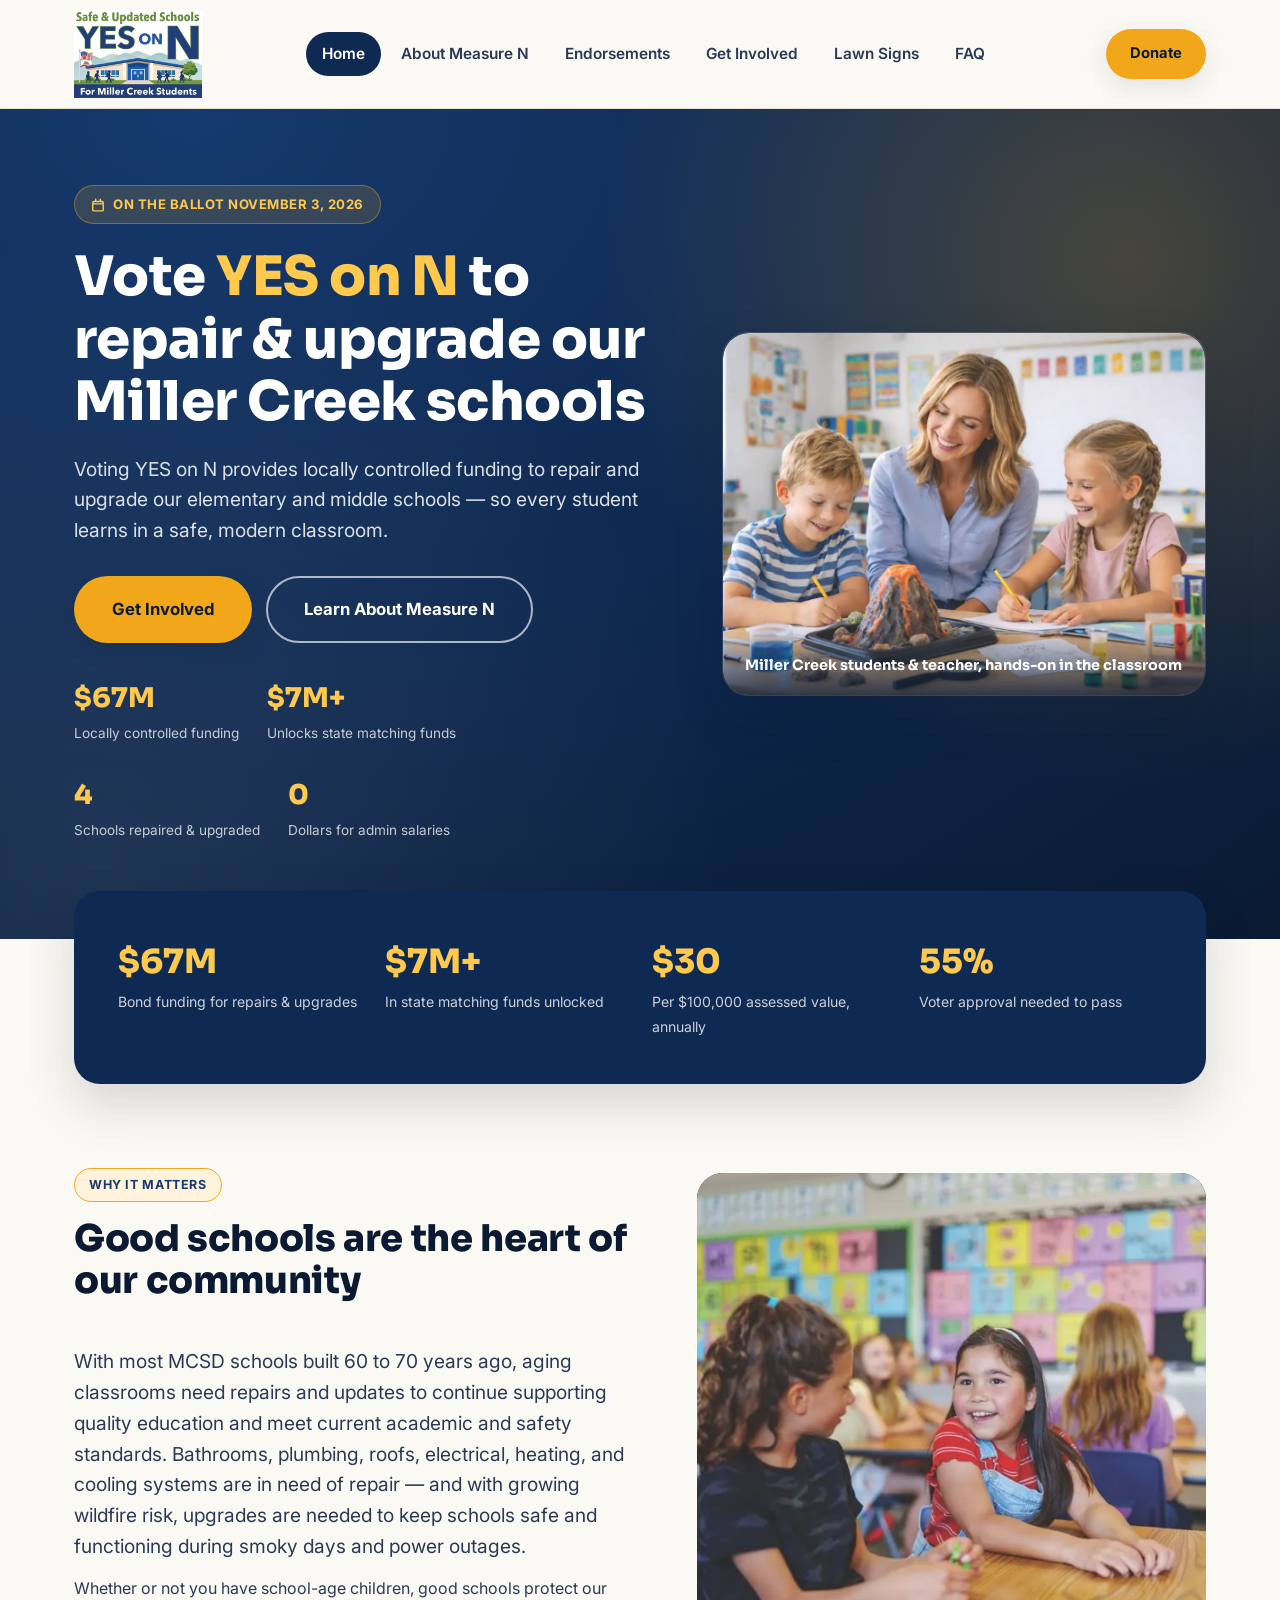
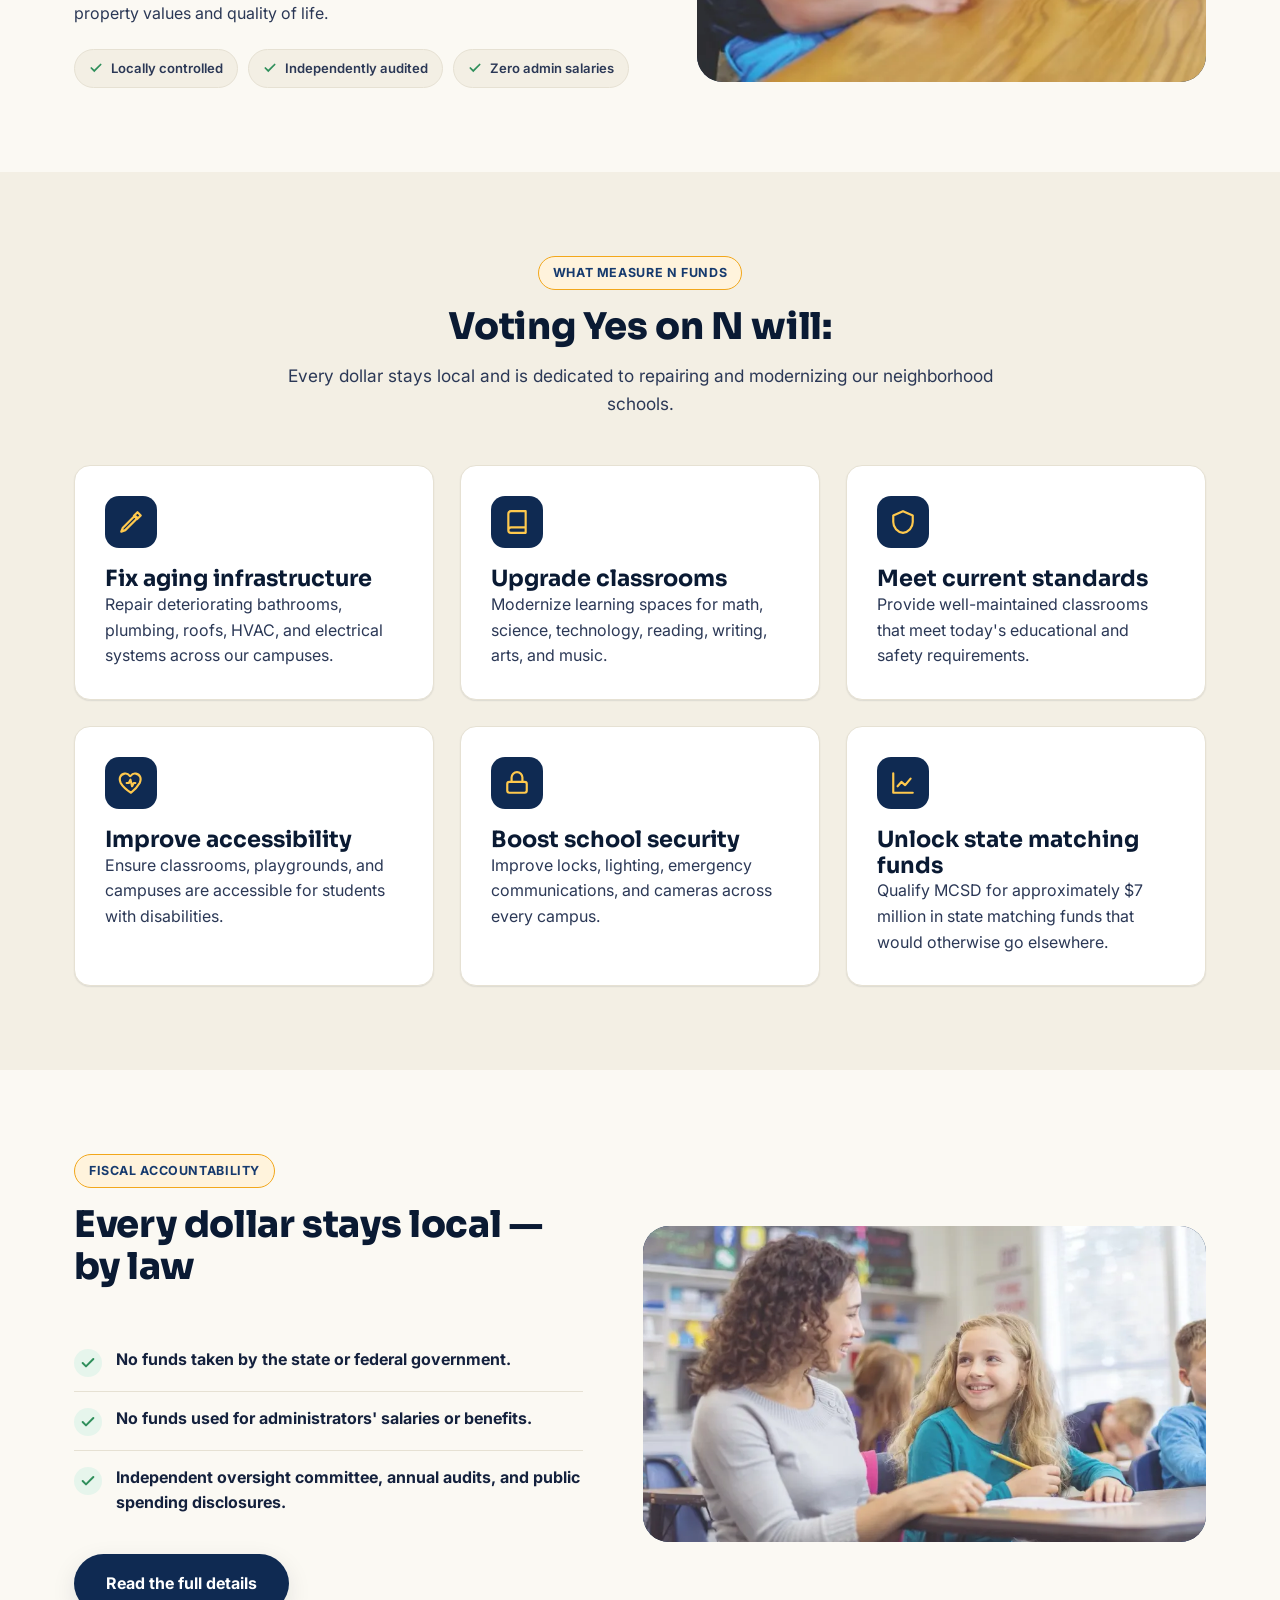
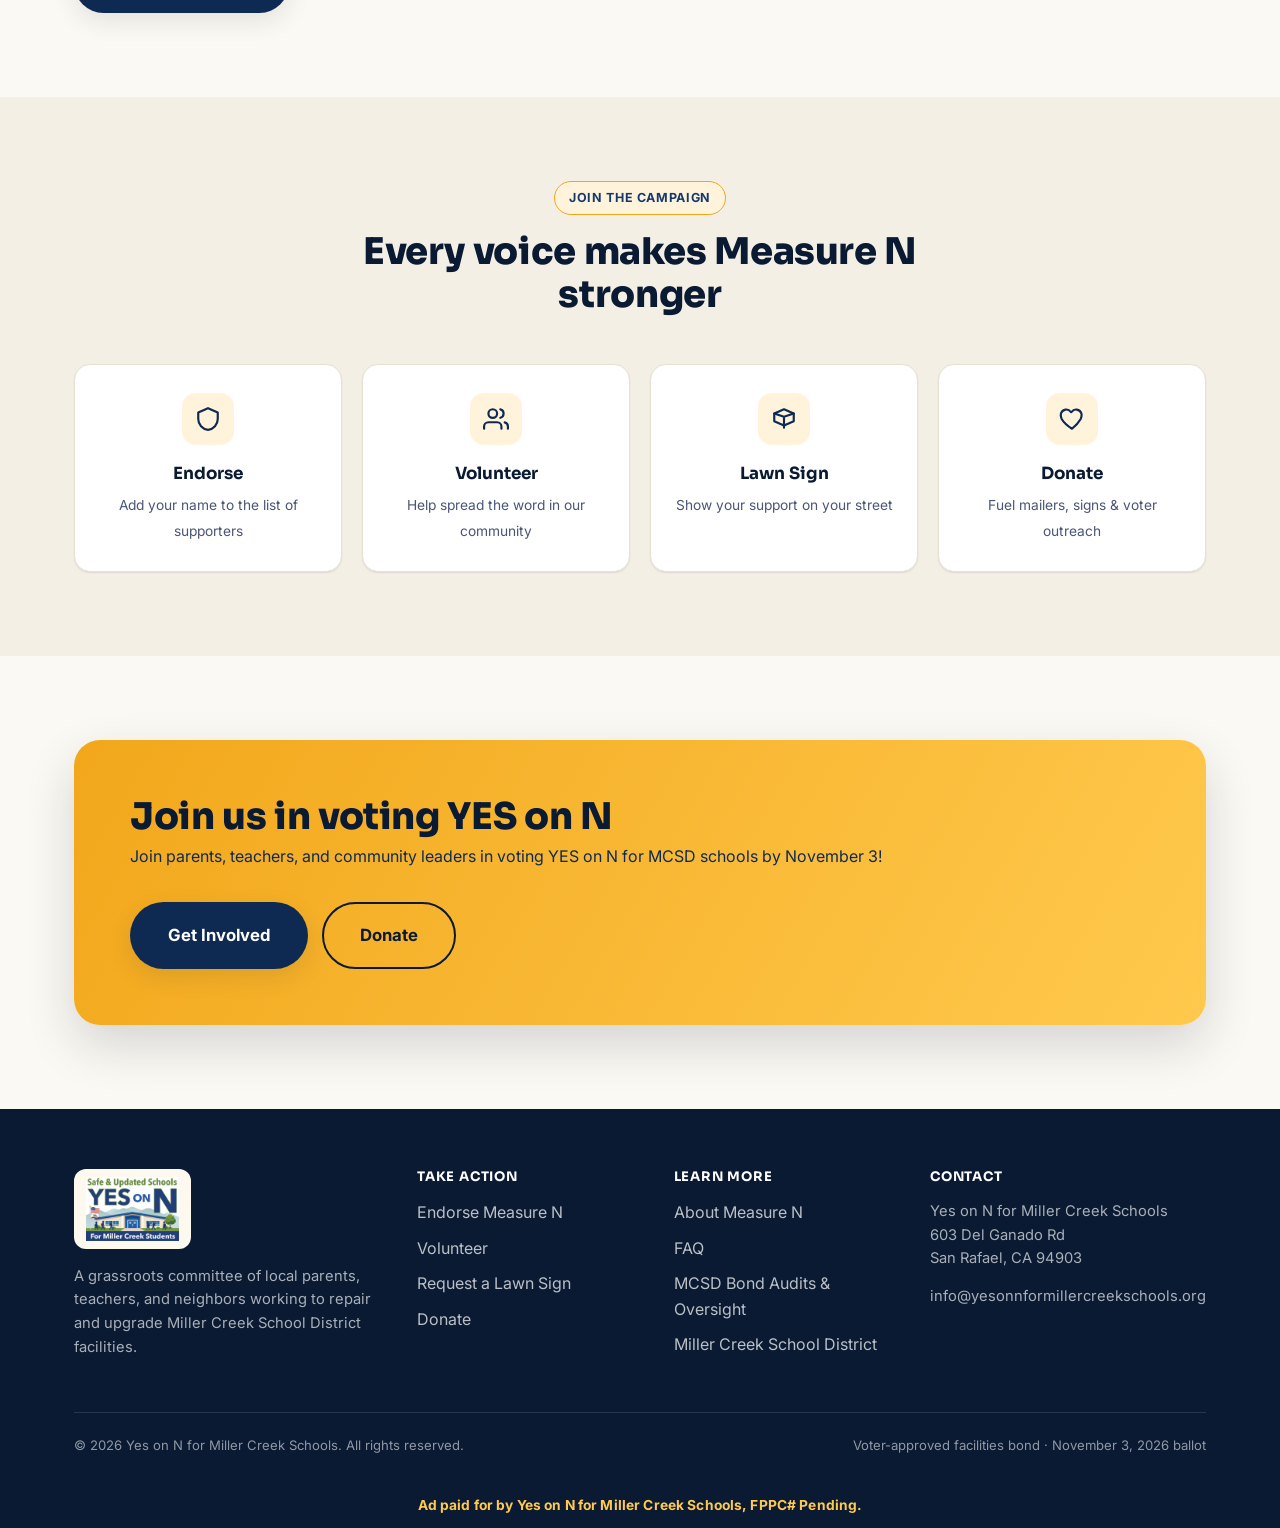
==== index.html @ e10a2954 "Initial site: Yes on N for Miller Creek Schools bond campaign Static campaign site with real photos " ====
<!doctype html>
<html lang="en">
<head>
<meta charset="UTF-8">
<meta name="viewport" content="width=device-width, initial-scale=1">
<title>Yes on Measure N | Repair &amp; Upgrade Miller Creek Schools</title>
<meta name="description" content="Vote YES on Measure N to repair and upgrade aging Miller Creek School District facilities — safer classrooms, modern learning spaces, and $7M+ in state matching funds. On the ballot November 3, 2026.">
<link rel="canonical" href="https://yesonnformillercreekschools.org/">

<!-- Open Graph -->
<meta property="og:type" content="website">
<meta property="og:site_name" content="Yes on N for Miller Creek Schools">
<meta property="og:title" content="Yes on Measure N | Repair & Upgrade Miller Creek Schools">
<meta property="og:description" content="Locally controlled funding to repair aging classrooms, restrooms, roofs, and safety systems at Miller Creek School District. Vote YES on N — November 3, 2026.">
<meta property="og:url" content="https://yesonnformillercreekschools.org/">
<meta property="og:image" content="https://yesonnformillercreekschools.org/assets/img/og-image.png">
<meta property="og:image:width" content="1200">
<meta property="og:image:height" content="630">
<meta name="twitter:card" content="summary_large_image">
<meta name="twitter:title" content="Yes on Measure N | Repair & Upgrade Miller Creek Schools">
<meta name="twitter:description" content="Locally controlled funding to repair aging classrooms, restrooms, roofs, and safety systems at Miller Creek School District. Vote YES on N — November 3, 2026.">
<meta name="twitter:image" content="https://yesonnformillercreekschools.org/assets/img/og-image.png">

<link rel="icon" type="image/svg+xml" href="assets/img/favicon.svg">
<link rel="icon" type="image/png" sizes="32x32" href="assets/img/favicon-32.png">
<link rel="apple-touch-icon" href="assets/img/apple-touch-icon.png">
<meta name="theme-color" content="#0f2a52">

<link rel="preconnect" href="https://fonts.googleapis.com">
<link rel="preconnect" href="https://fonts.gstatic.com" crossorigin>
<link href="https://fonts.googleapis.com/css2?family=Inter:wght@400;500;600;700&family=Sora:wght@600;700;800&display=swap" rel="stylesheet">
<link rel="stylesheet" href="assets/css/style.css">

<script type="application/ld+json">
{
  "@context": "https://schema.org",
  "@type": "WebSite",
  "name": "Yes on N for Miller Creek Schools",
  "url": "https://yesonnformillercreekschools.org/",
  "description": "Official campaign site for Measure N, a Miller Creek School District school-facilities bond on the November 3, 2026 ballot."
}
</script>
<script type="application/ld+json">
{
  "@context": "https://schema.org",
  "@type": "Organization",
  "name": "Yes on N for Miller Creek Schools",
  "url": "https://yesonnformillercreekschools.org/",
  "logo": "https://yesonnformillercreekschools.org/assets/img/favicon.svg",
  "address": {
    "@type": "PostalAddress",
    "streetAddress": "603 Del Ganado Rd",
    "addressLocality": "San Rafael",
    "addressRegion": "CA",
    "postalCode": "94903",
    "addressCountry": "US"
  },
  "description": "Grassroots committee of parents, teachers, and community members supporting Measure N to repair and upgrade Miller Creek School District facilities."
}
</script>
</head>
<body>
<a class="skip-link" href="#main">Skip to main content</a>

<header class="site-header">
  <div class="container">
    <a href="index.html" class="brand" aria-label="Yes on N for Miller Creek Schools — Home">
      <picture>
        <source srcset="assets/img/logo.webp" type="image/webp">
        <img src="assets/img/logo.png" alt="Yes on N for Miller Creek Schools" class="logo-mark" width="480" height="332">
      </picture>
    </a>
    <nav class="main-nav" aria-label="Primary">
      <a href="index.html" data-nav-link aria-current="page">Home</a>
      <a href="about.html" data-nav-link>About Measure N</a>
      <a href="endorsements.html" data-nav-link>Endorsements</a>
      <a href="get-involved.html" data-nav-link>Get Involved</a>
      <a href="lawn-signs.html" data-nav-link>Lawn Signs</a>
      <a href="faq.html" data-nav-link>FAQ</a>
    </nav>
    <div class="header-cta">
      <a href="donate.html" class="btn btn-gold">Donate</a>
      <button class="nav-toggle" aria-label="Toggle menu" aria-expanded="false" aria-controls="mobile-nav">
        <svg class="menu-icon" width="22" height="22" viewBox="0 0 24 24" fill="none" stroke="#fff" stroke-width="2.4" stroke-linecap="round" aria-hidden="true"><path d="M3 6h18M3 12h18M3 18h18"/></svg>
        <svg class="close-icon" width="22" height="22" viewBox="0 0 24 24" fill="none" stroke="#fff" stroke-width="2.4" stroke-linecap="round" aria-hidden="true"><path d="M6 6l12 12M18 6L6 18"/></svg>
      </button>
    </div>
  </div>
</header>
<div class="mobile-nav" id="mobile-nav">
  <a href="index.html">Home</a>
  <a href="about.html">About Measure N</a>
  <a href="endorsements.html">Endorsements</a>
  <a href="get-involved.html">Get Involved</a>
  <a href="lawn-signs.html">Lawn Signs</a>
  <a href="faq.html">FAQ</a>
  <a href="donate.html" class="btn btn-gold btn-block">Donate Now</a>
</div>

<main id="main">

  <!-- HERO -->
  <section class="hero">
    <div class="container">
      <div class="hero-copy">
        <span class="eyebrow">
          <svg width="14" height="14" viewBox="0 0 24 24" fill="none" stroke="currentColor" stroke-width="2.4" stroke-linecap="round" aria-hidden="true"><path d="M8 2v4M16 2v4M3 10h18M5 6h14a2 2 0 0 1 2 2v12a2 2 0 0 1-2 2H5a2 2 0 0 1-2-2V8a2 2 0 0 1 2-2Z"/></svg>
          On the ballot November 3, 2026
        </span>
        <h1>Vote <span class="accent">YES on N</span> to repair &amp; upgrade our Miller Creek schools</h1>
        <p class="lede">Voting YES on N provides locally controlled funding to repair and upgrade our elementary and middle schools — so every student learns in a safe, modern classroom.</p>
        <div class="hero-actions">
          <a href="get-involved.html" class="btn btn-gold btn-lg">Get Involved</a>
          <a href="about.html" class="btn btn-outline btn-lg">Learn About Measure N</a>
        </div>
        <div class="hero-stats">
          <div class="stat"><strong>$67M</strong><span>Locally controlled funding</span></div>
          <div class="stat"><strong>$7M+</strong><span>Unlocks state matching funds</span></div>
          <div class="stat"><strong>4</strong><span>Schools repaired &amp; upgraded</span></div>
          <div class="stat"><strong>0</strong><span>Dollars for admin salaries</span></div>
        </div>
      </div>
      <div class="hero-media">
        <div class="photo-frame has-photo">
          <img src="assets/img/photos/hero-volcano.webp" alt="A Miller Creek teacher helps two students with a volcano science experiment" width="1200" height="900" loading="eager">
          <div class="photo-caption">Miller Creek students &amp; teacher, hands-on in the classroom</div>
        </div>
      </div>
    </div>
  </section>

  <div class="container" style="margin-top:-48px; position:relative; z-index:2;">
    <div class="stat-band">
      <div class="stat"><strong>$67M</strong><span>Bond funding for repairs &amp; upgrades</span></div>
      <div class="stat"><strong>$7M+</strong><span>In state matching funds unlocked</span></div>
      <div class="stat"><strong>$30</strong><span>Per $100,000 assessed value, annually</span></div>
      <div class="stat"><strong>55%</strong><span>Voter approval needed to pass</span></div>
    </div>
  </div>

  <!-- WHY IT MATTERS -->
  <section>
    <div class="container two-col">
      <div>
        <div class="section-head left">
          <span class="kicker">Why it matters</span>
          <h2>Good schools are the heart of our community</h2>
        </div>
        <p class="lede">With most MCSD schools built 60 to 70 years ago, aging classrooms need repairs and updates to continue supporting quality education and meet current academic and safety standards. Bathrooms, plumbing, roofs, electrical, heating, and cooling systems are in need of repair — and with growing wildfire risk, upgrades are needed to keep schools safe and functioning during smoky days and power outages.</p>
        <p>Whether or not you have school-age children, good schools protect our property values and quality of life.</p>
        <div class="badge-row">
          <span class="badge"><svg viewBox="0 0 24 24" fill="none" stroke="currentColor" stroke-width="3" stroke-linecap="round"><path d="M20 6 9 17l-5-5"/></svg> Locally controlled</span>
          <span class="badge"><svg viewBox="0 0 24 24" fill="none" stroke="currentColor" stroke-width="3" stroke-linecap="round"><path d="M20 6 9 17l-5-5"/></svg> Independently audited</span>
          <span class="badge"><svg viewBox="0 0 24 24" fill="none" stroke="currentColor" stroke-width="3" stroke-linecap="round"><path d="M20 6 9 17l-5-5"/></svg> Zero admin salaries</span>
        </div>
      </div>
      <div class="two-col-media">
        <div class="photo-frame square has-photo">
          <img src="assets/img/photos/home-community.webp" alt="Two Miller Creek students chatting at their classroom desk" width="900" height="900" loading="lazy">
        </div>
      </div>
    </div>
  </section>

  <!-- WHAT MEASURE N FIXES -->
  <section class="section-alt">
    <div class="container">
      <div class="section-head">
        <span class="kicker">What Measure N funds</span>
        <h2>Voting Yes on N will:</h2>
        <p>Every dollar stays local and is dedicated to repairing and modernizing our neighborhood schools.</p>
      </div>
      <div class="grid grid-3">
        <div class="card">
          <div class="icon-badge">
            <svg viewBox="0 0 24 24" fill="none" stroke="currentColor" stroke-width="2" stroke-linecap="round" stroke-linejoin="round" aria-hidden="true"><path d="m14.7 6.3 3 3L21 6l-3-3ZM3 21l3.75-1.5L18 8.25l-2.25-2.25L4.5 17.25Z"/></svg>
          </div>
          <h3>Fix aging infrastructure</h3>
          <p>Repair deteriorating bathrooms, plumbing, roofs, HVAC, and electrical systems across our campuses.</p>
        </div>
        <div class="card">
          <div class="icon-badge">
            <svg viewBox="0 0 24 24" fill="none" stroke="currentColor" stroke-width="2" stroke-linecap="round" stroke-linejoin="round" aria-hidden="true"><path d="M4 19.5A2.5 2.5 0 0 1 6.5 17H20M4 4.5A2.5 2.5 0 0 1 6.5 2H20v20H6.5A2.5 2.5 0 0 1 4 19.5v-15Z"/></svg>
          </div>
          <h3>Upgrade classrooms</h3>
          <p>Modernize learning spaces for math, science, technology, reading, writing, arts, and music.</p>
        </div>
        <div class="card">
          <div class="icon-badge">
            <svg viewBox="0 0 24 24" fill="none" stroke="currentColor" stroke-width="2" stroke-linecap="round" stroke-linejoin="round" aria-hidden="true"><path d="M12 2 3 6v6c0 5 3.8 9.4 9 10 5.2-.6 9-5 9-10V6l-9-4Z"/></svg>
          </div>
          <h3>Meet current standards</h3>
          <p>Provide well-maintained classrooms that meet today's educational and safety requirements.</p>
        </div>
        <div class="card">
          <div class="icon-badge">
            <svg viewBox="0 0 24 24" fill="none" stroke="currentColor" stroke-width="2" stroke-linecap="round" stroke-linejoin="round" aria-hidden="true"><path d="M12 21s-7-4.5-9.5-9C.6 8 2 4 6 3.3c2-.35 3.7.5 4.7 2 .3.45.8.45 1.1 0 1-1.5 2.7-2.35 4.7-2C20.5 4 21.9 8 20 12c-2.5 4.5-8 9-8 9Z"/><path d="M8 12h2l1.5-3L13 15l1.5-3H16"/></svg>
          </div>
          <h3>Improve accessibility</h3>
          <p>Ensure classrooms, playgrounds, and campuses are accessible for students with disabilities.</p>
        </div>
        <div class="card">
          <div class="icon-badge">
            <svg viewBox="0 0 24 24" fill="none" stroke="currentColor" stroke-width="2" stroke-linecap="round" stroke-linejoin="round" aria-hidden="true"><rect x="3" y="11" width="18" height="10" rx="2"/><path d="M7 11V7a5 5 0 0 1 10 0v4"/></svg>
          </div>
          <h3>Boost school security</h3>
          <p>Improve locks, lighting, emergency communications, and cameras across every campus.</p>
        </div>
        <div class="card">
          <div class="icon-badge">
            <svg viewBox="0 0 24 24" fill="none" stroke="currentColor" stroke-width="2" stroke-linecap="round" stroke-linejoin="round" aria-hidden="true"><path d="M3 3v18h18"/><path d="m7 15 3.5-4 3.5 3 5-6"/></svg>
          </div>
          <h3>Unlock state matching funds</h3>
          <p>Qualify MCSD for approximately $7 million in state matching funds that would otherwise go elsewhere.</p>
        </div>
      </div>
    </div>
  </section>

  <!-- ACCOUNTABILITY -->
  <section>
    <div class="container two-col reverse">
      <div class="two-col-media">
        <div class="photo-frame wide has-photo">
          <img src="assets/img/photos/home-teacher-student.webp" alt="A Miller Creek teacher connecting one-on-one with a student" width="900" height="600" loading="lazy">
        </div>
      </div>
      <div>
        <div class="section-head left">
          <span class="kicker">Fiscal accountability</span>
          <h2>Every dollar stays local — by law</h2>
        </div>
        <ul class="check-list">
          <li>
            <span class="tick"><svg viewBox="0 0 24 24" fill="none" stroke="currentColor" stroke-width="3" stroke-linecap="round" stroke-linejoin="round"><path d="M20 6 9 17l-5-5"/></svg></span>
            <div><strong>No funds taken by the state or federal government.</strong></div>
          </li>
          <li>
            <span class="tick"><svg viewBox="0 0 24 24" fill="none" stroke="currentColor" stroke-width="3" stroke-linecap="round" stroke-linejoin="round"><path d="M20 6 9 17l-5-5"/></svg></span>
            <div><strong>No funds used for administrators' salaries or benefits.</strong></div>
          </li>
          <li>
            <span class="tick"><svg viewBox="0 0 24 24" fill="none" stroke="currentColor" stroke-width="3" stroke-linecap="round" stroke-linejoin="round"><path d="M20 6 9 17l-5-5"/></svg></span>
            <div><strong>Independent oversight committee, annual audits, and public spending disclosures.</strong></div>
          </li>
        </ul>
        <div style="margin-top:24px;">
          <a href="about.html" class="btn btn-navy">Read the full details</a>
        </div>
      </div>
    </div>
  </section>

  <!-- QUAD CTA -->
  <section class="section-alt">
    <div class="container">
      <div class="section-head">
        <span class="kicker">Join the campaign</span>
        <h2>Every voice makes Measure N stronger</h2>
      </div>
      <div class="quad-cta">
        <a href="endorsements.html">
          <div class="icon-badge gold"><svg viewBox="0 0 24 24" fill="none" stroke="currentColor" stroke-width="2" stroke-linecap="round" stroke-linejoin="round"><path d="M12 2 3 6v6c0 5 3.8 9.4 9 10 5.2-.6 9-5 9-10V6l-9-4Z"/></svg></div>
          <strong>Endorse</strong>
          <span>Add your name to the list of supporters</span>
        </a>
        <a href="get-involved.html">
          <div class="icon-badge gold"><svg viewBox="0 0 24 24" fill="none" stroke="currentColor" stroke-width="2" stroke-linecap="round" stroke-linejoin="round"><path d="M17 21v-2a4 4 0 0 0-4-4H5a4 4 0 0 0-4 4v2"/><circle cx="9" cy="7" r="4"/><path d="M23 21v-2a4 4 0 0 0-3-3.87M16 3.13a4 4 0 0 1 0 7.75"/></svg></div>
          <strong>Volunteer</strong>
          <span>Help spread the word in our community</span>
        </a>
        <a href="lawn-signs.html">
          <div class="icon-badge gold"><svg viewBox="0 0 24 24" fill="none" stroke="currentColor" stroke-width="2" stroke-linecap="round" stroke-linejoin="round"><path d="M12 20V10M12 10 3 7l9-4 9 4-9 3Z"/><path d="M3 7v7l9 4 9-4V7"/></svg></div>
          <strong>Lawn Sign</strong>
          <span>Show your support on your street</span>
        </a>
        <a href="donate.html">
          <div class="icon-badge gold"><svg viewBox="0 0 24 24" fill="none" stroke="currentColor" stroke-width="2" stroke-linecap="round" stroke-linejoin="round"><path d="M12 21s-7-4.5-9.5-9C.6 8 2 4 6 3.3c2-.35 3.7.5 4.7 2 .3.45.8.45 1.1 0 1-1.5 2.7-2.35 4.7-2C20.5 4 21.9 8 20 12c-2.5 4.5-8 9-8 9Z"/></svg></div>
          <strong>Donate</strong>
          <span>Fuel mailers, signs &amp; voter outreach</span>
        </a>
      </div>
    </div>
  </section>

  <!-- CTA BAND -->
  <section>
    <div class="container">
      <div class="cta-band">
        <div>
          <h2>Join us in voting YES on N</h2>
          <p>Join parents, teachers, and community leaders in voting YES on N for MCSD schools by November 3!</p>
        </div>
        <div class="cta-band-actions">
          <a href="get-involved.html" class="btn btn-navy btn-lg">Get Involved</a>
          <a href="donate.html" class="btn btn-outline btn-lg" style="border-color:var(--navy-900); color:var(--navy-900);">Donate</a>
        </div>
      </div>
    </div>
  </section>

</main>

<footer class="site-footer">
  <div class="container">
    <div class="footer-grid">
      <div class="footer-col">
        <div class="footer-brand">
          <span class="logo-badge">
            <picture>
              <source srcset="assets/img/logo.webp" type="image/webp">
              <img src="assets/img/logo.png" alt="Yes on N for Miller Creek Schools" width="240" height="166">
            </picture>
          </span>
        </div>
        <p>A grassroots committee of local parents, teachers, and neighbors working to repair and upgrade Miller Creek School District facilities.</p>
      </div>
      <div class="footer-col">
        <h4>Take Action</h4>
        <ul>
          <li><a href="endorsements.html">Endorse Measure N</a></li>
          <li><a href="get-involved.html">Volunteer</a></li>
          <li><a href="lawn-signs.html">Request a Lawn Sign</a></li>
          <li><a href="donate.html">Donate</a></li>
        </ul>
      </div>
      <div class="footer-col">
        <h4>Learn More</h4>
        <ul>
          <li><a href="about.html">About Measure N</a></li>
          <li><a href="faq.html">FAQ</a></li>
          <li><a href="https://www.millercreeksd.org/departments/business-services/budgetinfo" rel="noopener">MCSD Bond Audits &amp; Oversight</a></li>
          <li><a href="https://www.millercreeksd.org/" rel="noopener">Miller Creek School District</a></li>
        </ul>
      </div>
      <div class="footer-col">
        <h4>Contact</h4>
        <p>Yes on N for Miller Creek Schools<br>603 Del Ganado Rd<br>San Rafael, CA 94903</p>
        <p><a href="mailto:info@yesonnformillercreekschools.org">info@yesonnformillercreekschools.org</a></p>
      </div>
    </div>
    <div class="footer-bottom">
      <span>&copy; <span data-year></span> Yes on N for Miller Creek Schools. All rights reserved.</span>
      <span>Voter-approved facilities bond &middot; November 3, 2026 ballot</span>
    </div>
  </div>
  <div class="disclaimer-bar">Ad paid for by Yes on N for Miller Creek Schools, FPPC# Pending.</div>
</footer>

<script src="assets/js/main.js"></script>
</body>
</html>
---- assets/css/style.css ----
/* =========================================================
   Yes on N for Miller Creek Schools — Campaign Stylesheet
   ========================================================= */

:root {
  /* Palette */
  --navy-900: #0a1a33;
  --navy-800: #0f2a52;
  --navy-700: #163a6e;
  --navy-600: #1e4c8f;
  --gold-500: #f2a71b;
  --gold-400: #ffc94d;
  --gold-100: #fff3dc;
  --green-600: #2f8f5b;
  --green-100: #e6f5ec;
  --bg: #fbf9f3;
  --bg-alt: #f3efe4;
  --card: #ffffff;
  --ink-900: #14213d;
  --ink-700: #2b3856;
  --ink-600: #4a5578;
  --ink-400: #7c86a3;
  --border: #e6e1d3;
  --shadow-sm: 0 1px 2px rgba(10, 26, 51, 0.06), 0 1px 1px rgba(10, 26, 51, 0.04);
  --shadow-md: 0 8px 24px rgba(10, 26, 51, 0.10);
  --shadow-lg: 0 20px 50px rgba(10, 26, 51, 0.16);
  --radius-sm: 10px;
  --radius-md: 16px;
  --radius-lg: 26px;
  --radius-pill: 999px;
  --container: 1180px;
  --font-head: "Sora", "Segoe UI", system-ui, sans-serif;
  --font-body: "Inter", "Segoe UI", system-ui, sans-serif;
}

/* ---------- Reset ---------- */
*, *::before, *::after { box-sizing: border-box; }
html { scroll-behavior: smooth; }
body, h1, h2, h3, h4, p, ul, ol, figure, blockquote { margin: 0; }
ul, ol { padding: 0; list-style: none; }
img, svg { display: block; max-width: 100%; }
a { color: inherit; text-decoration: none; }
button { font: inherit; cursor: pointer; }
input, textarea, select { font: inherit; }

body {
  font-family: var(--font-body);
  color: var(--ink-900);
  background: var(--bg);
  line-height: 1.6;
  -webkit-font-smoothing: antialiased;
  min-height: 100vh;
  display: flex;
  flex-direction: column;
}
main { flex: 1; }

h1, h2, h3, h4 { font-family: var(--font-head); color: var(--navy-900); line-height: 1.15; font-weight: 700; }
h1 { font-size: clamp(2.1rem, 4.5vw, 3.4rem); font-weight: 800; letter-spacing: -0.01em; }
h2 { font-size: clamp(1.6rem, 3vw, 2.3rem); font-weight: 800; letter-spacing: -0.01em; }
h3 { font-size: clamp(1.15rem, 2vw, 1.4rem); }
p { color: var(--ink-700); }
p + p { margin-top: 14px; }
p.lede { font-size: 1.2rem; color: var(--ink-700); }

.container {
  width: 100%;
  max-width: var(--container);
  margin: 0 auto;
  padding: 0 24px;
}

.visually-hidden {
  position: absolute !important;
  width: 1px; height: 1px;
  padding: 0; margin: -1px;
  overflow: hidden;
  clip: rect(0,0,0,0);
  white-space: nowrap; border: 0;
}

.skip-link {
  position: absolute;
  left: 12px; top: -60px;
  background: var(--gold-500);
  color: var(--navy-900);
  padding: 10px 18px;
  border-radius: var(--radius-sm);
  font-weight: 700;
  z-index: 999;
  transition: top .2s ease;
}
.skip-link:focus { top: 12px; }

:focus-visible {
  outline: 3px solid var(--gold-500);
  outline-offset: 3px;
}

/* ---------- Buttons ---------- */
.btn {
  display: inline-flex;
  align-items: center;
  justify-content: center;
  gap: 10px;
  padding: 15px 30px;
  border-radius: var(--radius-pill);
  font-weight: 700;
  font-size: 1rem;
  border: 2px solid transparent;
  transition: transform .15s ease, box-shadow .15s ease, background .15s ease, color .15s ease;
  white-space: nowrap;
}
.btn:hover { transform: translateY(-2px); }
.btn:active { transform: translateY(0); }

.btn-gold {
  background: var(--gold-500);
  color: var(--navy-900);
  box-shadow: var(--shadow-md);
}
.btn-gold:hover { background: var(--gold-400); box-shadow: var(--shadow-lg); }

.btn-outline {
  background: transparent;
  border-color: rgba(255,255,255,0.65);
  color: #fff;
}
.btn-outline:hover { background: rgba(255,255,255,0.12); border-color: #fff; }

.btn-navy {
  background: var(--navy-800);
  color: #fff;
  box-shadow: var(--shadow-md);
}
.btn-navy:hover { background: var(--navy-700); }

.btn-block { width: 100%; }
.btn-lg { padding: 18px 36px; font-size: 1.05rem; }

/* ---------- Header ---------- */
.site-header {
  position: sticky;
  top: 0;
  z-index: 100;
  background: rgba(251, 249, 243, 0.92);
  backdrop-filter: saturate(180%) blur(10px);
  border-bottom: 1px solid var(--border);
}
.site-header .container {
  display: flex;
  align-items: center;
  justify-content: space-between;
  height: 108px;
}

.brand { display: flex; align-items: center; gap: 12px; }
.brand-mark {
  width: 46px; height: 46px;
  border-radius: 50%;
  background: var(--navy-800);
  display: flex; align-items: center; justify-content: center;
  flex-shrink: 0;
  box-shadow: var(--shadow-sm);
}
.brand-mark svg { width: 26px; height: 26px; }
.brand-text { display: flex; flex-direction: column; line-height: 1.15; }
.brand-text .brand-vote { font-family: var(--font-head); font-weight: 800; font-size: 1.02rem; color: var(--navy-900); }
.brand-text .brand-sub { font-size: 0.72rem; font-weight: 600; letter-spacing: 0.03em; color: var(--ink-600); text-transform: uppercase; }

.main-nav { display: flex; align-items: center; gap: 4px; }
.main-nav a {
  padding: 10px 16px;
  border-radius: var(--radius-pill);
  font-weight: 600;
  font-size: 0.96rem;
  color: var(--ink-700);
  transition: background .15s ease, color .15s ease;
}
.main-nav a:hover, .main-nav a[aria-current="page"] {
  background: var(--navy-800);
  color: #fff;
}
.header-cta { display: flex; align-items: center; gap: 10px; }
.header-cta .btn { padding: 11px 22px; font-size: 0.92rem; }

.nav-toggle {
  display: none;
  background: var(--navy-800);
  border: none;
  border-radius: 10px;
  width: 46px; height: 46px;
  align-items: center;
  justify-content: center;
}
.nav-toggle svg { width: 22px; height: 22px; }
.nav-toggle svg.close-icon { display: none; }

body.nav-open .nav-toggle svg.menu-icon { display: none; }
body.nav-open .nav-toggle svg.close-icon { display: block; }

.mobile-nav { display: none; }

/* ---------- Hero ---------- */
.hero {
  position: relative;
  background: radial-gradient(120% 140% at 15% 0%, var(--navy-700) 0%, var(--navy-800) 45%, var(--navy-900) 100%);
  color: #fff;
  overflow: hidden;
  padding: 76px 0 96px;
}
.hero::before {
  content: "";
  position: absolute; inset: 0;
  background-image:
    radial-gradient(circle at 88% 18%, rgba(242,167,27,0.25) 0, transparent 40%),
    radial-gradient(circle at 8% 90%, rgba(255,255,255,0.08) 0, transparent 45%);
  pointer-events: none;
}
.hero .container {
  position: relative;
  display: grid;
  grid-template-columns: 1.1fr 0.9fr;
  gap: 56px;
  align-items: center;
}
.eyebrow {
  display: inline-flex;
  align-items: center;
  gap: 8px;
  background: rgba(242,167,27,0.16);
  border: 1px solid rgba(242,167,27,0.4);
  color: var(--gold-400);
  padding: 8px 16px;
  border-radius: var(--radius-pill);
  font-weight: 700;
  font-size: 0.82rem;
  letter-spacing: 0.04em;
  text-transform: uppercase;
  margin-bottom: 22px;
}
.hero h1 { color: #fff; margin-bottom: 20px; }
.hero h1 .accent { color: var(--gold-400); }
.hero p.lede { color: rgba(255,255,255,0.86); max-width: 54ch; margin-bottom: 30px; }
.hero-actions { display: flex; flex-wrap: wrap; gap: 14px; margin-bottom: 34px; }

.hero-stats { display: flex; gap: 28px; flex-wrap: wrap; }
.hero-stats .stat strong { display: block; font-family: var(--font-head); font-size: 1.7rem; color: var(--gold-400); font-weight: 800; }
.hero-stats .stat span { font-size: 0.85rem; color: rgba(255,255,255,0.75); }

.hero-media {
  position: relative;
  border-radius: var(--radius-lg);
  overflow: hidden;
  box-shadow: var(--shadow-lg);
  border: 1px solid rgba(255,255,255,0.14);
}

/* ---------- Photo placeholder blocks ---------- */
.photo-frame {
  position: relative;
  border-radius: var(--radius-lg);
  overflow: hidden;
  aspect-ratio: 4 / 3;
  background: linear-gradient(135deg, var(--navy-700), var(--navy-600));
  display: flex;
  align-items: center;
  justify-content: center;
  color: rgba(255,255,255,0.9);
  isolation: isolate;
}
.photo-frame.light { background: linear-gradient(135deg, #eef1fb, #fdf3e2); color: var(--navy-700); }
.photo-frame::after {
  content: "";
  position: absolute; inset: 0;
  background-image: radial-gradient(circle at 20% 20%, rgba(255,255,255,0.14) 0, transparent 35%);
  z-index: 0;
}
.photo-frame .ph-inner {
  position: relative;
  z-index: 1;
  text-align: center;
  padding: 28px;
}
.photo-frame .ph-inner svg { width: 46px; height: 46px; margin: 0 auto 14px; opacity: 0.9; }
.photo-frame .ph-label {
  font-family: var(--font-head);
  font-weight: 700;
  font-size: 0.95rem;
  margin-bottom: 6px;
}
.photo-frame .ph-note {
  font-size: 0.78rem;
  opacity: 0.75;
  max-width: 30ch;
  margin: 0 auto;
}
.photo-frame.square { aspect-ratio: 1 / 1; }
.photo-frame.wide { aspect-ratio: 16 / 9; }
.photo-frame.tall { aspect-ratio: 3 / 4; }

.photo-frame.has-photo { background: var(--navy-800); }
.photo-frame.contain { background: linear-gradient(135deg, #eef1fb, #fdf3e2); }
.photo-frame.contain img { object-fit: contain; padding: 36px; }
.photo-frame img {
  position: absolute;
  inset: 0;
  width: 100%;
  height: 100%;
  object-fit: cover;
  z-index: 0;
}
.photo-frame.has-photo::after { display: none; }
.photo-frame .photo-caption {
  position: absolute;
  left: 0; right: 0; bottom: 0;
  z-index: 1;
  padding: 26px 22px 18px;
  background: linear-gradient(0deg, rgba(10,26,51,0.82) 0%, rgba(10,26,51,0.35) 60%, transparent 100%);
  color: #fff;
  font-family: var(--font-head);
  font-weight: 700;
  font-size: 0.9rem;
  text-align: left;
}

/* ---------- Photo gallery ---------- */
.photo-gallery {
  display: grid;
  grid-template-columns: repeat(4, 1fr);
  gap: 18px;
}
.photo-gallery figure {
  position: relative;
  margin: 0;
  border-radius: var(--radius-md);
  overflow: hidden;
  aspect-ratio: 4 / 3;
  box-shadow: var(--shadow-sm);
}
.photo-gallery img {
  width: 100%;
  height: 100%;
  object-fit: cover;
  display: block;
  transition: transform .35s ease;
}
.photo-gallery figure:hover img { transform: scale(1.06); }
.photo-gallery figure:nth-child(3n+1) { grid-row: span 1; }
.photo-gallery .g-tall { grid-row: span 2; aspect-ratio: auto; }

/* ---------- Brand logo ---------- */
.brand img.logo-mark { height: 88px; width: auto; display: block; }
.footer-brand .logo-badge {
  background: #fdf9ef;
  border-radius: 12px;
  padding: 8px 12px;
  display: inline-flex;
  align-items: center;
}
.footer-brand .logo-badge img { height: 64px; width: auto; display: block; }

/* ---------- Sections ---------- */
section { padding: 84px 0; }
.section-alt { background: var(--bg-alt); }
.section-navy { background: var(--navy-900); color: #fff; }
.section-navy h2 { color: #fff; }
.section-navy p { color: rgba(255,255,255,0.8); }

.section-head { max-width: 720px; margin: 0 auto 48px; text-align: center; }
.section-head.left { margin: 0 0 44px; text-align: left; }
.section-head .kicker {
  display: inline-block;
  color: var(--navy-700);
  background: var(--gold-100);
  border: 1px solid var(--gold-500);
  font-weight: 700;
  font-size: 0.78rem;
  letter-spacing: 0.05em;
  text-transform: uppercase;
  padding: 6px 14px;
  border-radius: var(--radius-pill);
  margin-bottom: 16px;
}
.section-head p { font-size: 1.08rem; margin-top: 14px; }

/* ---------- Grids & Cards ---------- */
.grid { display: grid; gap: 26px; }
.grid-2 { grid-template-columns: repeat(2, 1fr); }
.grid-3 { grid-template-columns: repeat(3, 1fr); }
.grid-4 { grid-template-columns: repeat(4, 1fr); }

.card {
  background: var(--card);
  border: 1px solid var(--border);
  border-radius: var(--radius-md);
  padding: 30px;
  box-shadow: var(--shadow-sm);
  transition: box-shadow .2s ease, transform .2s ease;
}
.card:hover { box-shadow: var(--shadow-md); transform: translateY(-3px); }

.icon-badge {
  width: 52px; height: 52px;
  border-radius: 14px;
  background: var(--navy-800);
  display: flex; align-items: center; justify-content: center;
  margin-bottom: 18px;
}
.icon-badge svg { width: 26px; height: 26px; color: var(--gold-400); }
.icon-badge.gold { background: var(--gold-100); }
.icon-badge.gold svg { color: var(--navy-800); }
.icon-badge.green { background: var(--green-100); }
.icon-badge.green svg { color: var(--green-600); }

.check-list li {
  display: flex;
  gap: 14px;
  align-items: flex-start;
  padding: 14px 0;
  border-bottom: 1px solid var(--border);
}
.check-list li:last-child { border-bottom: none; }
.check-list .tick {
  flex-shrink: 0;
  width: 28px; height: 28px;
  border-radius: 50%;
  background: var(--green-100);
  color: var(--green-600);
  display: flex; align-items: center; justify-content: center;
  margin-top: 2px;
}
.check-list .tick svg { width: 16px; height: 16px; }

.pill-list li {
  display: flex;
  gap: 12px;
  align-items: center;
  padding: 12px 0;
}
.pill-list .num {
  flex-shrink: 0;
  width: 30px; height: 30px;
  border-radius: 50%;
  background: var(--navy-800);
  color: var(--gold-400);
  font-weight: 800;
  font-family: var(--font-head);
  font-size: 0.85rem;
  display: flex; align-items: center; justify-content: center;
}

/* ---------- Stat band ---------- */
.stat-band {
  background: var(--navy-800);
  color: #fff;
  border-radius: var(--radius-lg);
  padding: 44px;
  display: grid;
  grid-template-columns: repeat(4, 1fr);
  gap: 24px;
  box-shadow: var(--shadow-lg);
}
.stat-band .stat strong {
  display: block;
  font-family: var(--font-head);
  font-size: 2.1rem;
  font-weight: 800;
  color: var(--gold-400);
}
.stat-band .stat span { font-size: 0.88rem; color: rgba(255,255,255,0.78); }

/* ---------- CTA band ---------- */
.cta-band {
  background: linear-gradient(120deg, var(--gold-500), var(--gold-400));
  border-radius: var(--radius-lg);
  padding: 56px;
  display: flex;
  align-items: center;
  justify-content: space-between;
  gap: 32px;
  flex-wrap: wrap;
  box-shadow: var(--shadow-lg);
}
.cta-band h2 { color: var(--navy-900); margin-bottom: 6px; }
.cta-band p { color: var(--navy-800); }
.cta-band-actions { display: flex; gap: 14px; flex-wrap: wrap; }

.quad-cta { display: grid; grid-template-columns: repeat(4, 1fr); gap: 20px; }
.quad-cta a {
  background: var(--card);
  border: 1px solid var(--border);
  border-radius: var(--radius-md);
  padding: 28px 20px;
  text-align: center;
  box-shadow: var(--shadow-sm);
  transition: all .2s ease;
}
.quad-cta a:hover { transform: translateY(-4px); box-shadow: var(--shadow-md); border-color: var(--gold-500); }
.quad-cta .icon-badge { margin: 0 auto 16px; }
.quad-cta strong { display: block; font-family: var(--font-head); color: var(--navy-900); font-size: 1.05rem; margin-bottom: 4px; }
.quad-cta span { font-size: 0.86rem; color: var(--ink-600); }

/* ---------- Timeline / list numbered ---------- */
.timeline { position: relative; padding-left: 34px; }
.timeline::before {
  content: "";
  position: absolute; left: 12px; top: 6px; bottom: 6px;
  width: 2px;
  background: var(--border);
}
.timeline li { position: relative; padding-bottom: 30px; }
.timeline li:last-child { padding-bottom: 0; }
.timeline li::before {
  content: "";
  position: absolute; left: -34px; top: 4px;
  width: 24px; height: 24px;
  border-radius: 50%;
  background: var(--gold-500);
  border: 4px solid var(--bg);
}
.timeline strong { display: block; font-family: var(--font-head); color: var(--navy-900); margin-bottom: 4px; }

/* ---------- FAQ Accordion ---------- */
.faq-list { display: flex; flex-direction: column; gap: 14px; max-width: 880px; margin: 0 auto; }
.faq-item {
  background: var(--card);
  border: 1px solid var(--border);
  border-radius: var(--radius-md);
  overflow: hidden;
}
.faq-question {
  width: 100%;
  display: flex;
  align-items: center;
  justify-content: space-between;
  gap: 16px;
  padding: 20px 24px;
  background: none;
  border: none;
  text-align: left;
  font-family: var(--font-head);
  font-weight: 700;
  font-size: 1.02rem;
  color: var(--navy-900);
}
.faq-question .qmark {
  flex-shrink: 0;
  width: 30px; height: 30px;
  border-radius: 50%;
  background: var(--gold-100);
  color: var(--navy-800);
  display: flex; align-items: center; justify-content: center;
  transition: transform .25s ease, background .25s ease;
}
.faq-question .qmark svg { width: 14px; height: 14px; }
.faq-item[open] .faq-question .qmark { background: var(--gold-500); transform: rotate(45deg); }
.faq-answer { padding: 0 24px 22px; color: var(--ink-700); }
.faq-answer ul { margin-top: 10px; }
.faq-answer li { padding: 6px 0 6px 22px; position: relative; }
.faq-answer li::before {
  content: "";
  position: absolute; left: 0; top: 15px;
  width: 8px; height: 8px;
  border-radius: 50%;
  background: var(--gold-500);
}
.faq-answer a { color: var(--navy-700); font-weight: 700; text-decoration: underline; text-underline-offset: 3px; }

/* ---------- Forms ---------- */
.form-card {
  background: var(--card);
  border: 1px solid var(--border);
  border-radius: var(--radius-lg);
  padding: 40px;
  box-shadow: var(--shadow-md);
}
.form-embed-note {
  display: flex;
  gap: 16px;
  align-items: flex-start;
  background: var(--gold-100);
  border: 1px solid var(--gold-500);
  border-radius: var(--radius-sm);
  padding: 18px 20px;
  margin-top: 22px;
  font-size: 0.92rem;
  color: var(--navy-800);
}

/* ---------- Disclaimer / Footer ---------- */
.disclaimer-bar {
  background: var(--navy-900);
  color: var(--gold-400);
  font-size: 0.86rem;
  font-weight: 700;
  text-align: center;
  padding: 12px 20px;
  letter-spacing: 0.01em;
}

.site-footer {
  background: var(--navy-900);
  color: rgba(255,255,255,0.72);
  padding: 60px 0 0;
}
.footer-grid {
  display: grid;
  grid-template-columns: 1.4fr 1fr 1fr 1.1fr;
  gap: 40px;
  padding-bottom: 44px;
  border-bottom: 1px solid rgba(255,255,255,0.12);
}
.footer-brand { display: flex; align-items: center; gap: 12px; margin-bottom: 16px; }
.footer-brand .brand-mark { background: var(--gold-500); }
.footer-brand .brand-mark svg { color: var(--navy-900); }
.footer-col h4 {
  color: #fff;
  font-size: 0.82rem;
  text-transform: uppercase;
  letter-spacing: 0.06em;
  margin-bottom: 16px;
}
.footer-col ul li { margin-bottom: 10px; }
.footer-col a:hover { color: var(--gold-400); }
.footer-col p { color: rgba(255,255,255,0.65); font-size: 0.92rem; }
.footer-bottom {
  padding: 22px 0 26px;
  display: flex;
  justify-content: space-between;
  align-items: center;
  flex-wrap: wrap;
  gap: 12px;
  font-size: 0.82rem;
  color: rgba(255,255,255,0.55);
}

/* ---------- Page hero (interior pages) ---------- */
.page-hero {
  background: linear-gradient(120deg, var(--navy-800), var(--navy-900));
  color: #fff;
  padding: 64px 0 70px;
  position: relative;
  overflow: hidden;
}
.page-hero::after {
  content: "";
  position: absolute; inset: 0;
  background-image: radial-gradient(circle at 90% 10%, rgba(242,167,27,0.22) 0, transparent 40%);
}
.page-hero .container { position: relative; }
.page-hero h1 { color: #fff; margin-bottom: 14px; max-width: 20ch; }
.page-hero p.lede { color: rgba(255,255,255,0.85); max-width: 60ch; }
.breadcrumb { display: flex; gap: 8px; align-items: center; font-size: 0.85rem; color: rgba(255,255,255,0.6); margin-bottom: 18px; }
.breadcrumb a:hover { color: var(--gold-400); }

/* ---------- Utility ---------- */
.text-center { text-align: center; }
.mt-0 { margin-top: 0; }
.two-col {
  display: grid;
  grid-template-columns: 1.05fr 0.95fr;
  gap: 60px;
  align-items: center;
}
.two-col.reverse { grid-template-columns: 0.95fr 1.05fr; }
.two-col.reverse .two-col-media { order: 2; }
.badge-row { display: flex; gap: 10px; flex-wrap: wrap; margin-top: 22px; }
.badge {
  display: inline-flex;
  align-items: center;
  gap: 8px;
  background: var(--bg-alt);
  border: 1px solid var(--border);
  padding: 8px 14px;
  border-radius: var(--radius-pill);
  font-size: 0.82rem;
  font-weight: 600;
  color: var(--ink-700);
}
.badge svg { width: 14px; height: 14px; color: var(--green-600); }

.school-tag-list { display: flex; flex-wrap: wrap; gap: 10px; margin-top: 20px; }
.school-tag {
  background: var(--card);
  border: 1px solid var(--border);
  border-radius: var(--radius-pill);
  padding: 9px 18px;
  font-weight: 700;
  font-size: 0.88rem;
  color: var(--navy-800);
}

/* ---------- Responsive ---------- */
@media (max-width: 980px) {
  .grid-4 { grid-template-columns: repeat(2, 1fr); }
  .grid-3 { grid-template-columns: repeat(2, 1fr); }
  .stat-band { grid-template-columns: repeat(2, 1fr); }
  .quad-cta { grid-template-columns: repeat(2, 1fr); }
  .footer-grid { grid-template-columns: 1fr 1fr; }
  .hero .container { grid-template-columns: 1fr; }
  .hero-media { max-width: 480px; }
  .two-col, .two-col.reverse { grid-template-columns: 1fr; }
  .two-col.reverse .two-col-media { order: 0; }
  .photo-gallery { grid-template-columns: repeat(3, 1fr); }
}

@media (max-width: 760px) {
  section { padding: 60px 0; }
  .main-nav, .header-cta .btn-outline-nav { display: none; }
  .nav-toggle { display: flex; }
  .header-cta .btn-gold { padding: 10px 16px; font-size: 0.85rem; }

  body.nav-open .mobile-nav { display: flex; }
  .mobile-nav {
    display: none;
    position: fixed;
    inset: 86px 0 0 0;
    background: var(--bg);
    z-index: 90;
    flex-direction: column;
    padding: 24px;
    gap: 6px;
    overflow-y: auto;
  }
  .mobile-nav a {
    padding: 16px 18px;
    border-radius: var(--radius-sm);
    font-weight: 700;
    font-size: 1.1rem;
    color: var(--navy-900);
    border-bottom: 1px solid var(--border);
  }
  .mobile-nav .btn { margin-top: 16px; }

  .grid-2, .grid-3, .grid-4 { grid-template-columns: 1fr; }
  .stat-band { grid-template-columns: 1fr 1fr; padding: 30px 24px; gap: 22px; }
  .quad-cta { grid-template-columns: 1fr 1fr; }
  .photo-gallery { grid-template-columns: repeat(2, 1fr); }
  .site-header .container { height: 86px; }
  .brand img.logo-mark { height: 64px; }
  .cta-band { padding: 36px 26px; flex-direction: column; text-align: center; }
  .cta-band-actions { justify-content: center; }
  .footer-grid { grid-template-columns: 1fr; gap: 30px; }
  .footer-bottom { flex-direction: column; text-align: center; }
  .form-card { padding: 26px; }
  hero-stats { gap: 18px; }
}

@media (max-width: 480px) {
  .quad-cta { grid-template-columns: 1fr; }
  .stat-band { grid-template-columns: 1fr; }
}
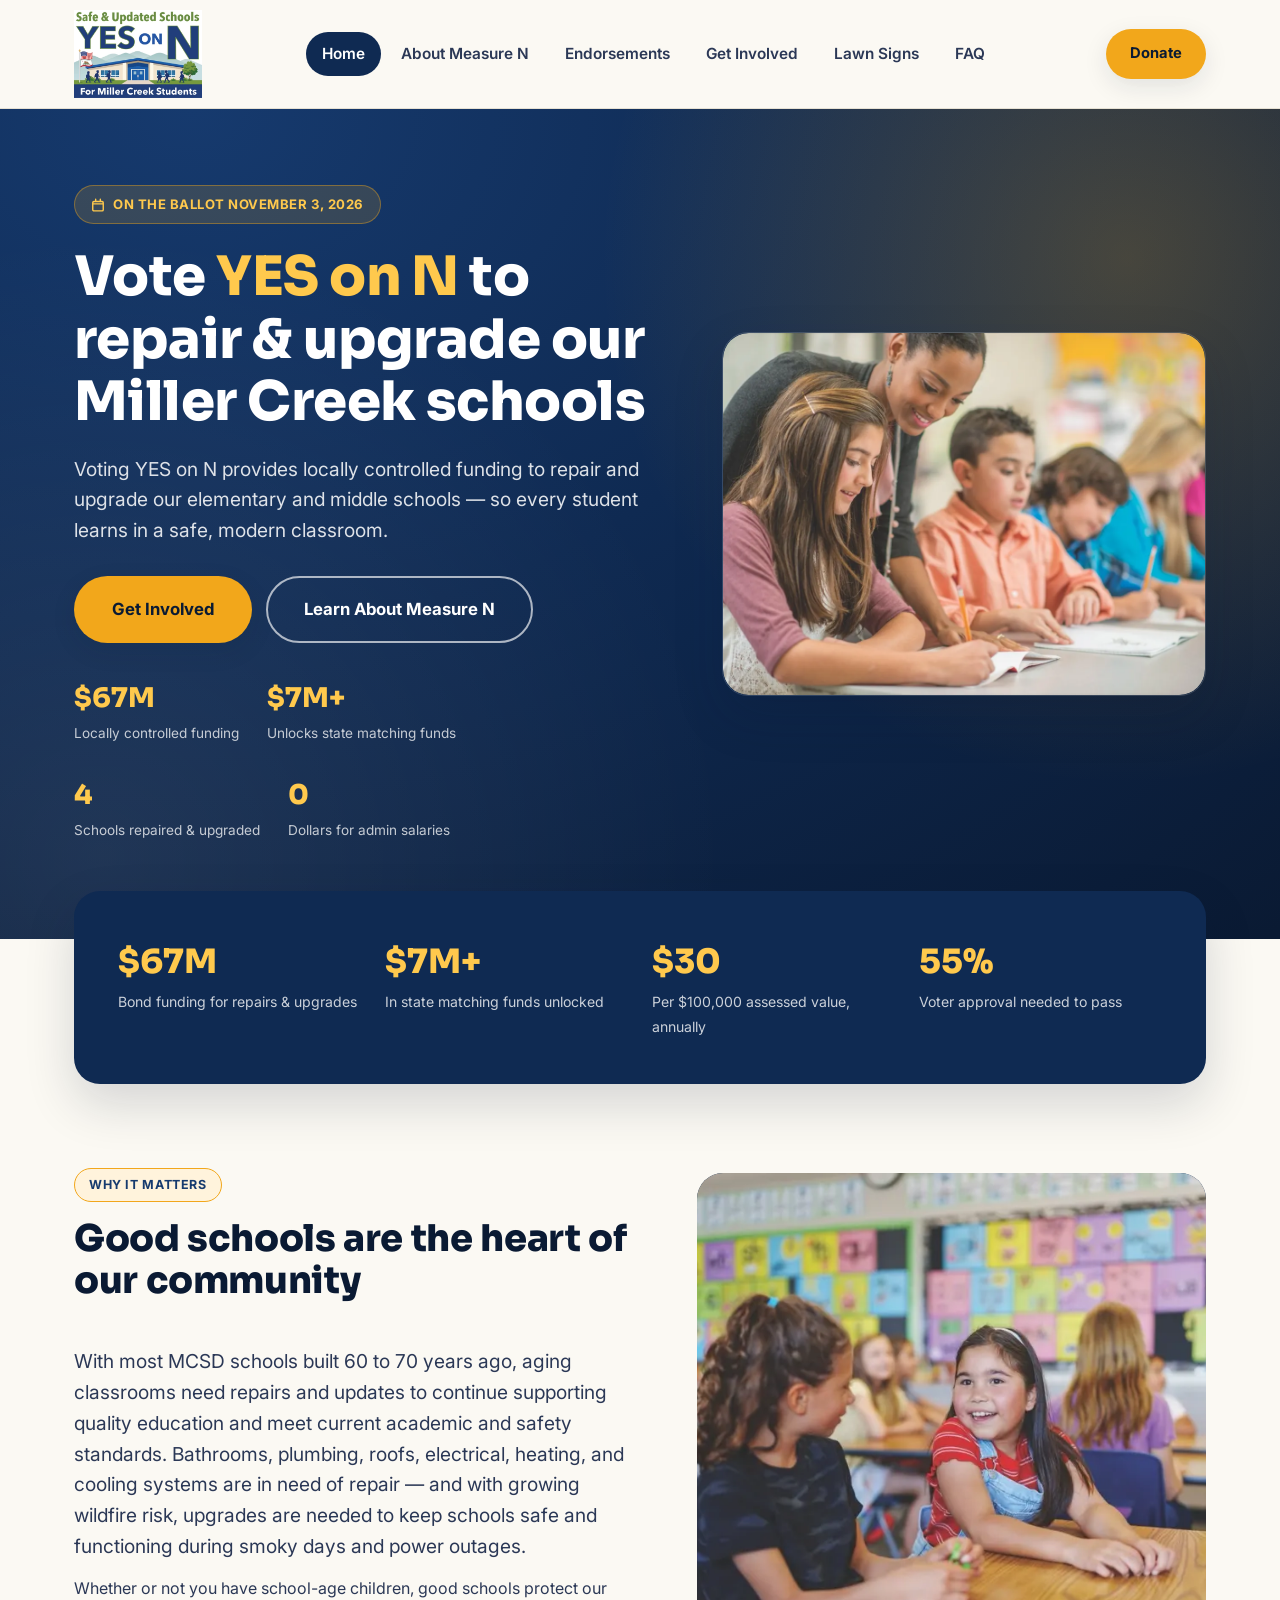
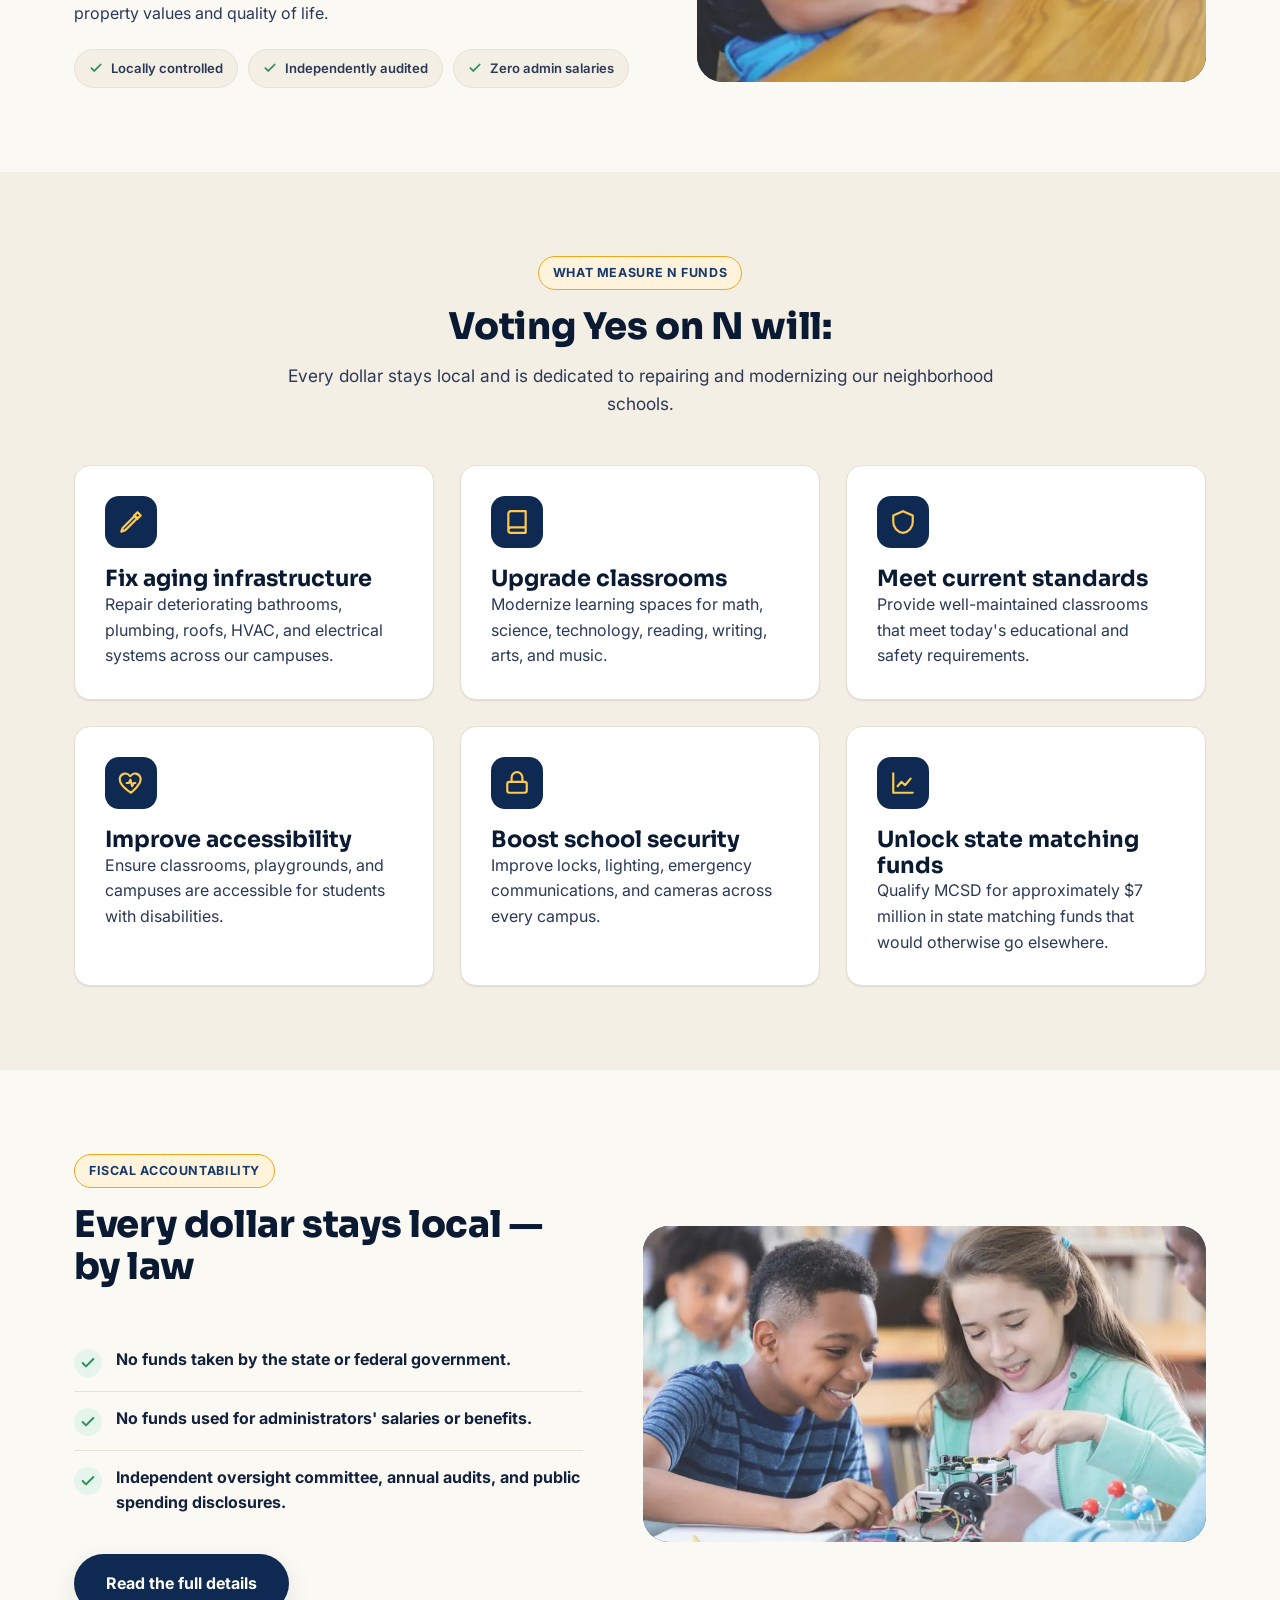
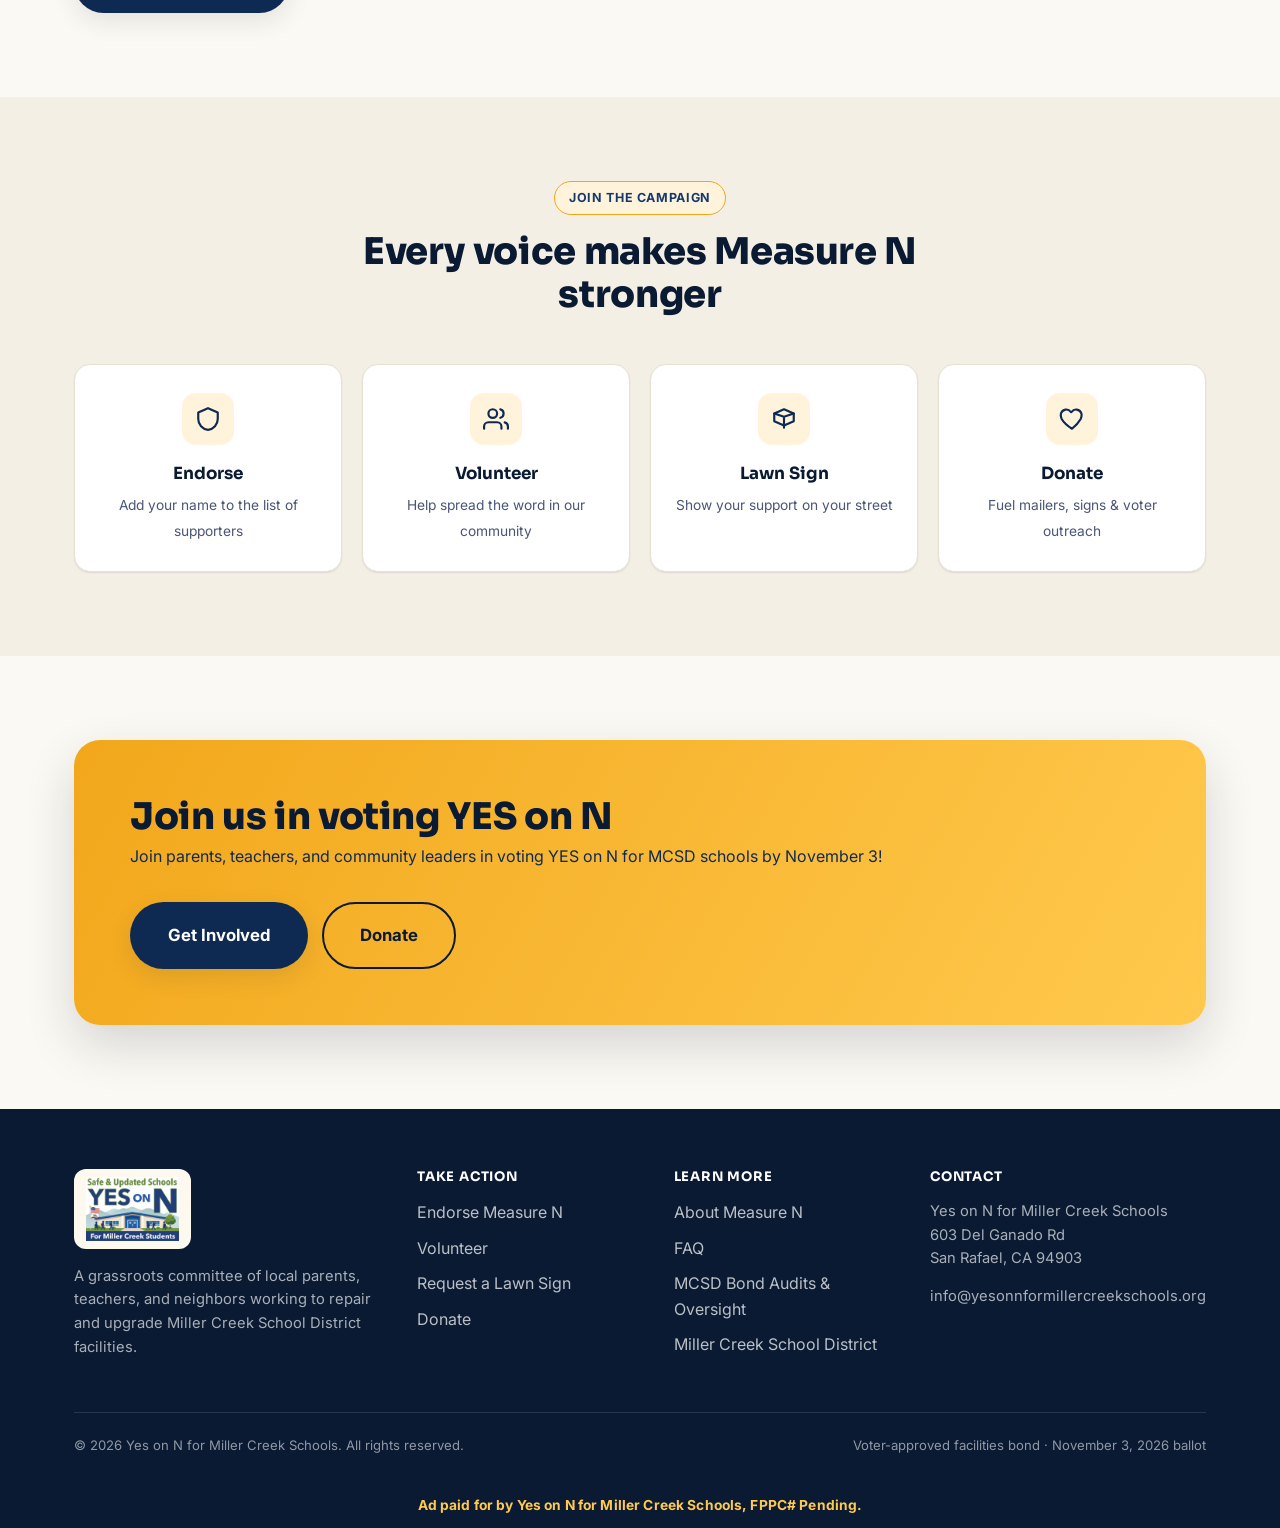
==== commit 2290b50a: "Remove fake-photo claims and improve representation in imagery - Delete the "Real classrooms, real s" ====
--- a/index.html
+++ b/index.html
@@ -1,6 +1,15 @@
 <!doctype html>
 <html lang="en">
 <head>
+<!-- Google tag (gtag.js) -->
+<script async src="https://www.googletagmanager.com/gtag/js?id=G-8155T78S3P"></script>
+<script>
+  window.dataLayer = window.dataLayer || [];
+  function gtag(){dataLayer.push(arguments);}
+  gtag('js', new Date());
+
+  gtag('config', 'G-8155T78S3P');
+</script>
 <meta charset="UTF-8">
 <meta name="viewport" content="width=device-width, initial-scale=1">
 <title>Yes on Measure N | Repair &amp; Upgrade Miller Creek Schools</title>
@@ -122,8 +131,7 @@
       </div>
       <div class="hero-media">
         <div class="photo-frame has-photo">
-          <img src="assets/img/photos/hero-volcano.webp" alt="A Miller Creek teacher helps two students with a volcano science experiment" width="1200" height="900" loading="eager">
-          <div class="photo-caption">Miller Creek students &amp; teacher, hands-on in the classroom</div>
+          <img src="assets/img/photos/hero-diverse-class.webp" alt="A teacher helping students with their classwork" width="1200" height="800" loading="eager">
         </div>
       </div>
     </div>
@@ -156,7 +164,7 @@
       </div>
       <div class="two-col-media">
         <div class="photo-frame square has-photo">
-          <img src="assets/img/photos/home-community.webp" alt="Two Miller Creek students chatting at their classroom desk" width="900" height="900" loading="lazy">
+          <img src="assets/img/photos/home-community.webp" alt="Two students chatting at their classroom desk" width="900" height="900" loading="lazy">
         </div>
       </div>
     </div>
@@ -222,7 +230,7 @@
     <div class="container two-col reverse">
       <div class="two-col-media">
         <div class="photo-frame wide has-photo">
-          <img src="assets/img/photos/home-teacher-student.webp" alt="A Miller Creek teacher connecting one-on-one with a student" width="900" height="600" loading="lazy">
+          <img src="assets/img/photos/home-teacher-student.webp" alt="Two students collaborating on a hands-on classroom project" width="900" height="600" loading="lazy">
         </div>
       </div>
       <div>
--- a/assets/css/style.css
+++ b/assets/css/style.css
@@ -275,6 +275,7 @@
   position: absolute; inset: 0;
   background-image: radial-gradient(circle at 20% 20%, rgba(255,255,255,0.14) 0, transparent 35%);
   z-index: 0;
+  pointer-events: none;
 }
 .photo-frame .ph-inner {
   position: relative;
@@ -311,43 +312,6 @@
   z-index: 0;
 }
 .photo-frame.has-photo::after { display: none; }
-.photo-frame .photo-caption {
-  position: absolute;
-  left: 0; right: 0; bottom: 0;
-  z-index: 1;
-  padding: 26px 22px 18px;
-  background: linear-gradient(0deg, rgba(10,26,51,0.82) 0%, rgba(10,26,51,0.35) 60%, transparent 100%);
-  color: #fff;
-  font-family: var(--font-head);
-  font-weight: 700;
-  font-size: 0.9rem;
-  text-align: left;
-}
-
-/* ---------- Photo gallery ---------- */
-.photo-gallery {
-  display: grid;
-  grid-template-columns: repeat(4, 1fr);
-  gap: 18px;
-}
-.photo-gallery figure {
-  position: relative;
-  margin: 0;
-  border-radius: var(--radius-md);
-  overflow: hidden;
-  aspect-ratio: 4 / 3;
-  box-shadow: var(--shadow-sm);
-}
-.photo-gallery img {
-  width: 100%;
-  height: 100%;
-  object-fit: cover;
-  display: block;
-  transition: transform .35s ease;
-}
-.photo-gallery figure:hover img { transform: scale(1.06); }
-.photo-gallery figure:nth-child(3n+1) { grid-row: span 1; }
-.photo-gallery .g-tall { grid-row: span 2; aspect-ratio: auto; }
 
 /* ---------- Brand logo ---------- */
 .brand img.logo-mark { height: 88px; width: auto; display: block; }
@@ -647,6 +611,7 @@
   content: "";
   position: absolute; inset: 0;
   background-image: radial-gradient(circle at 90% 10%, rgba(242,167,27,0.22) 0, transparent 40%);
+  pointer-events: none;
 }
 .page-hero .container { position: relative; }
 .page-hero h1 { color: #fff; margin-bottom: 14px; max-width: 20ch; }
@@ -702,7 +667,6 @@
   .hero-media { max-width: 480px; }
   .two-col, .two-col.reverse { grid-template-columns: 1fr; }
   .two-col.reverse .two-col-media { order: 0; }
-  .photo-gallery { grid-template-columns: repeat(3, 1fr); }
 }
 
 @media (max-width: 760px) {
@@ -736,7 +700,6 @@
   .grid-2, .grid-3, .grid-4 { grid-template-columns: 1fr; }
   .stat-band { grid-template-columns: 1fr 1fr; padding: 30px 24px; gap: 22px; }
   .quad-cta { grid-template-columns: 1fr 1fr; }
-  .photo-gallery { grid-template-columns: repeat(2, 1fr); }
   .site-header .container { height: 86px; }
   .brand img.logo-mark { height: 64px; }
   .cta-band { padding: 36px 26px; flex-direction: column; text-align: center; }
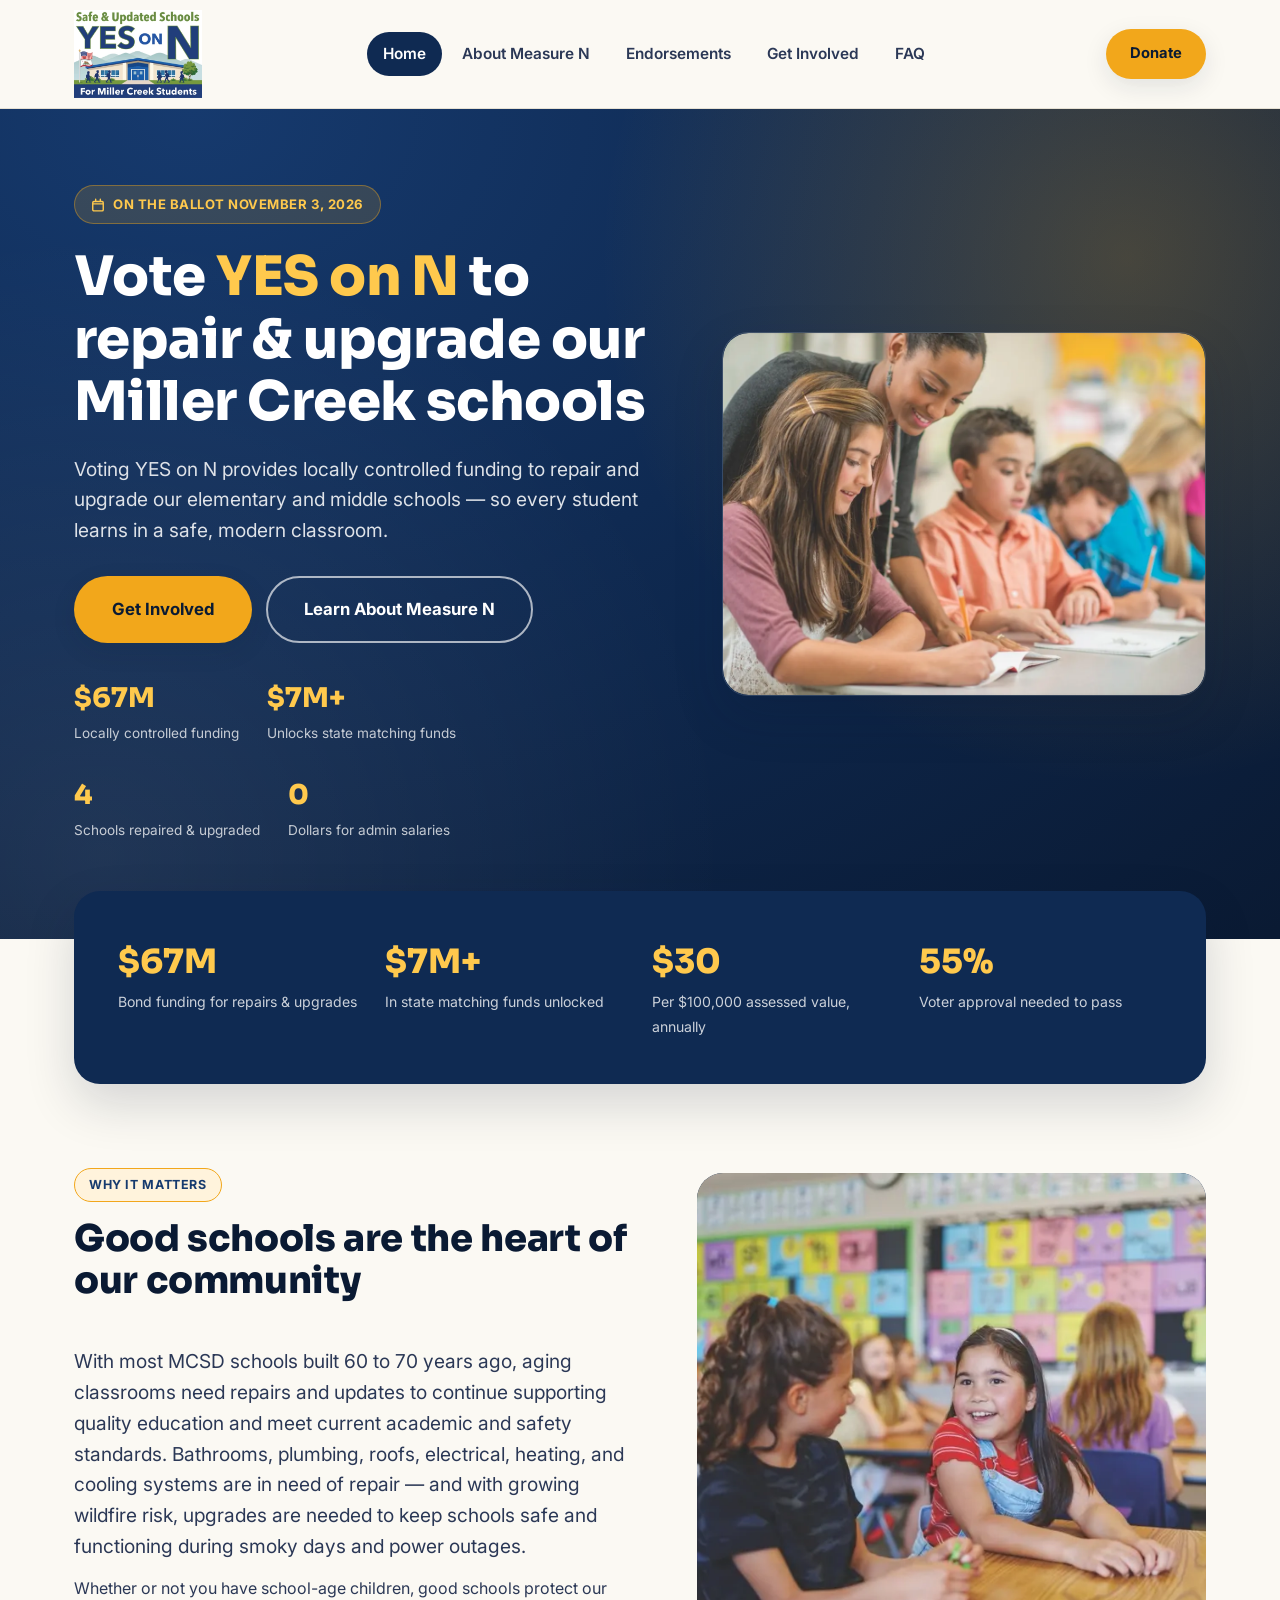
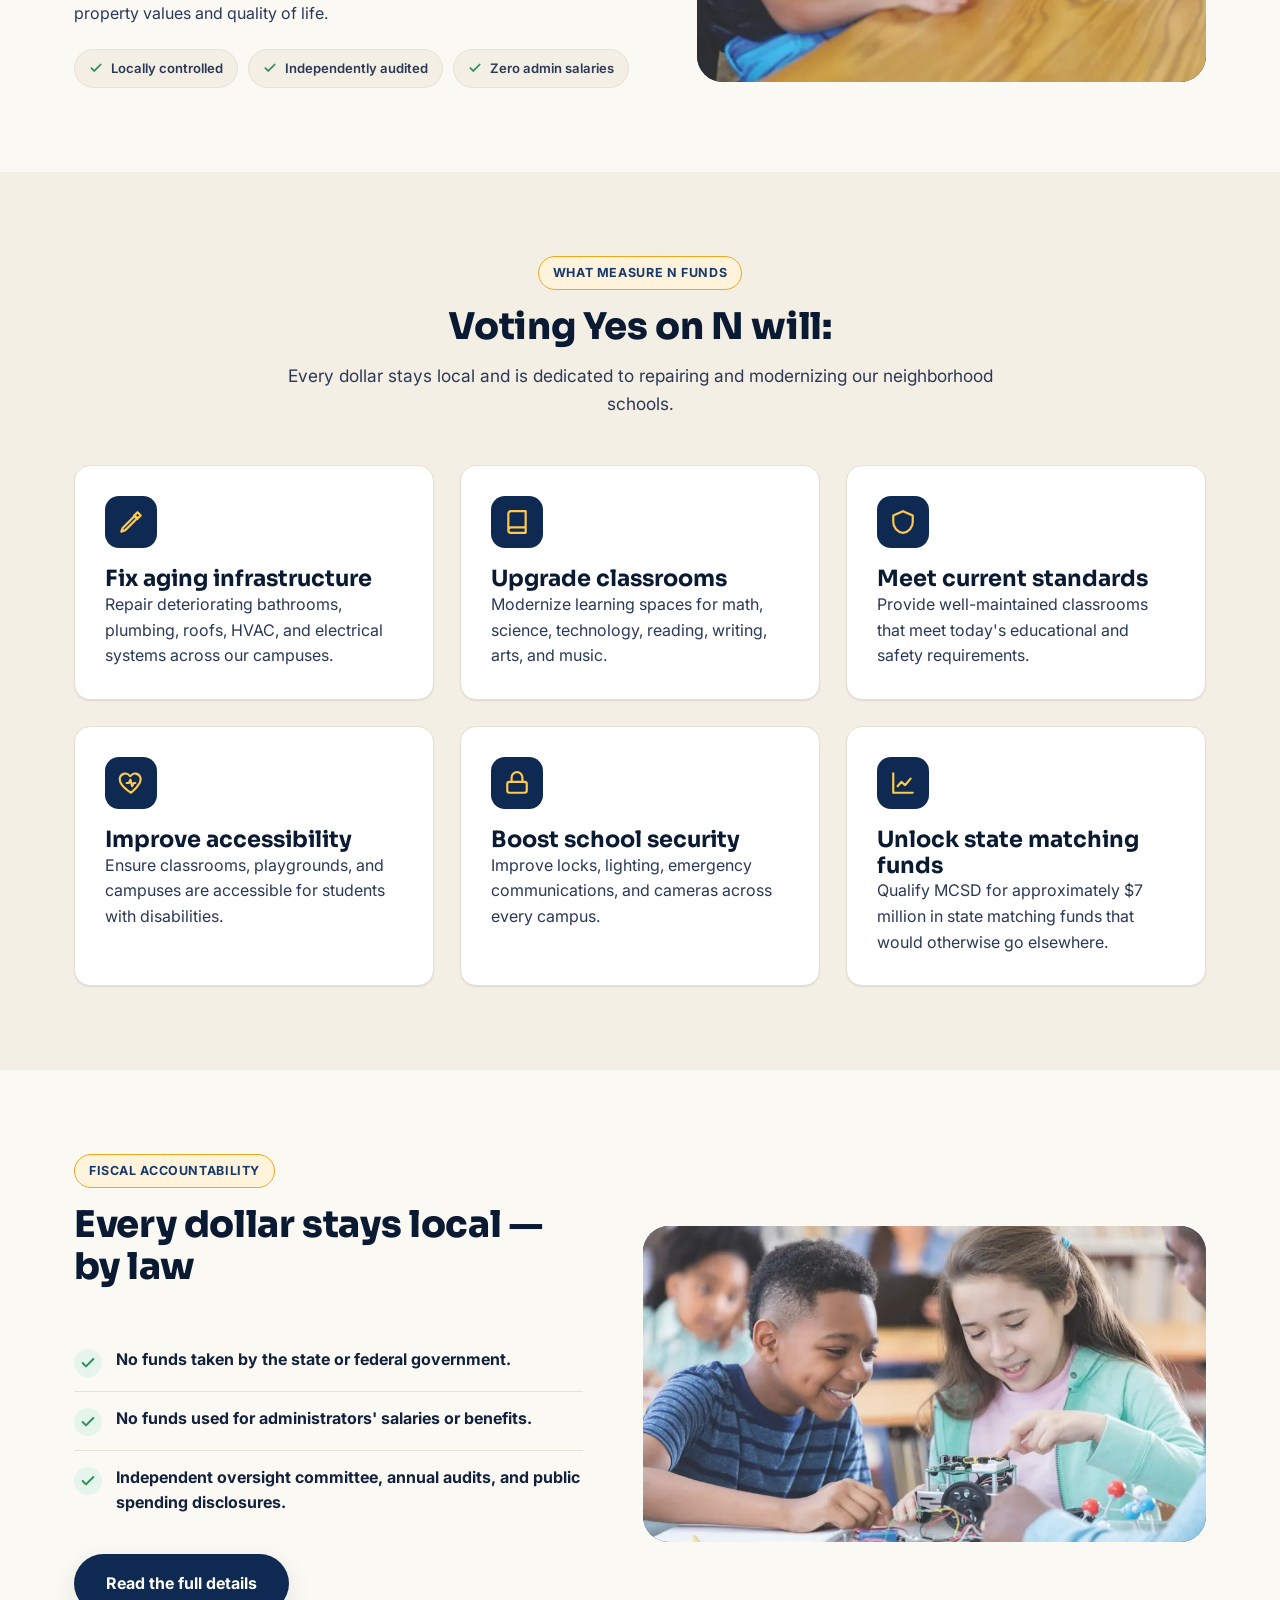
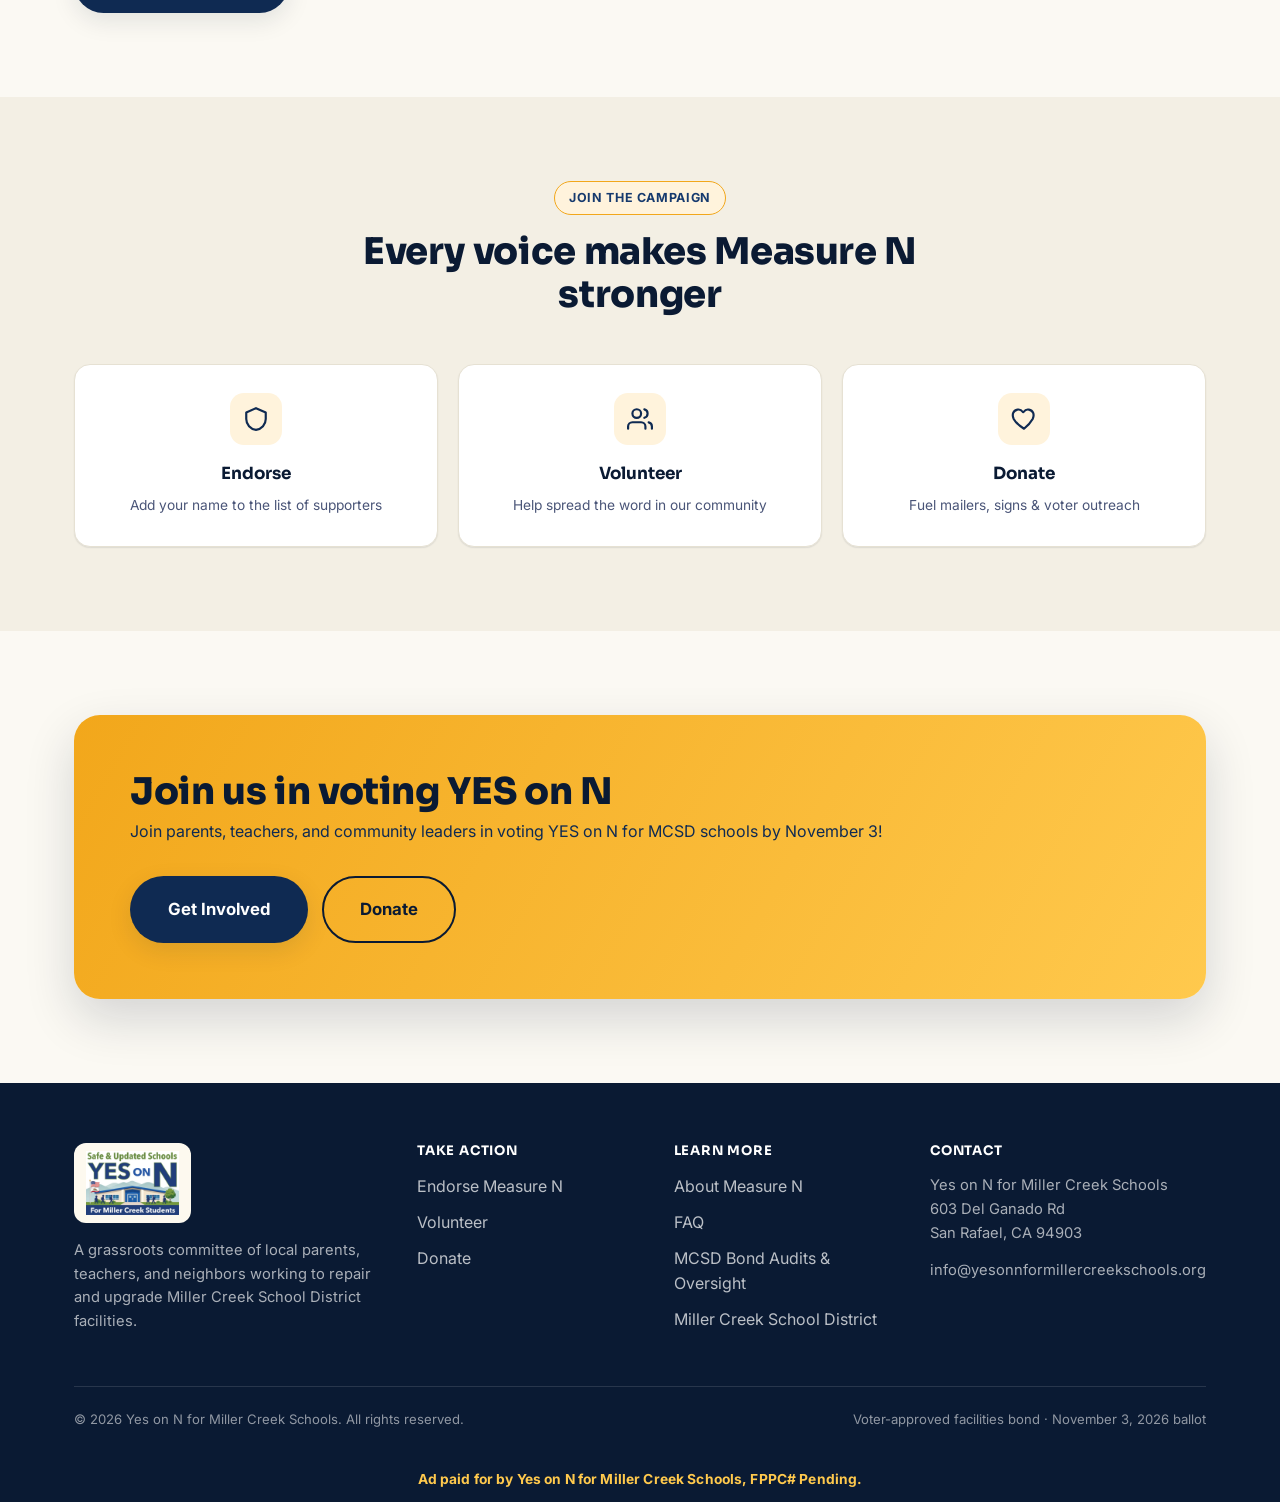
==== commit 45348b4d: "Take down lawn sign links and form site-wide - Remove "Lawn Signs" from header nav, mobile nav, and " ====
--- a/index.html
+++ b/index.html
@@ -84,7 +84,6 @@
       <a href="about.html" data-nav-link>About Measure N</a>
       <a href="endorsements.html" data-nav-link>Endorsements</a>
       <a href="get-involved.html" data-nav-link>Get Involved</a>
-      <a href="lawn-signs.html" data-nav-link>Lawn Signs</a>
       <a href="faq.html" data-nav-link>FAQ</a>
     </nav>
     <div class="header-cta">
@@ -101,7 +100,6 @@
   <a href="about.html">About Measure N</a>
   <a href="endorsements.html">Endorsements</a>
   <a href="get-involved.html">Get Involved</a>
-  <a href="lawn-signs.html">Lawn Signs</a>
   <a href="faq.html">FAQ</a>
   <a href="donate.html" class="btn btn-gold btn-block">Donate Now</a>
 </div>
@@ -277,11 +275,6 @@
           <strong>Volunteer</strong>
           <span>Help spread the word in our community</span>
         </a>
-        <a href="lawn-signs.html">
-          <div class="icon-badge gold"><svg viewBox="0 0 24 24" fill="none" stroke="currentColor" stroke-width="2" stroke-linecap="round" stroke-linejoin="round"><path d="M12 20V10M12 10 3 7l9-4 9 4-9 3Z"/><path d="M3 7v7l9 4 9-4V7"/></svg></div>
-          <strong>Lawn Sign</strong>
-          <span>Show your support on your street</span>
-        </a>
         <a href="donate.html">
           <div class="icon-badge gold"><svg viewBox="0 0 24 24" fill="none" stroke="currentColor" stroke-width="2" stroke-linecap="round" stroke-linejoin="round"><path d="M12 21s-7-4.5-9.5-9C.6 8 2 4 6 3.3c2-.35 3.7.5 4.7 2 .3.45.8.45 1.1 0 1-1.5 2.7-2.35 4.7-2C20.5 4 21.9 8 20 12c-2.5 4.5-8 9-8 9Z"/></svg></div>
           <strong>Donate</strong>
@@ -328,7 +321,6 @@
         <ul>
           <li><a href="endorsements.html">Endorse Measure N</a></li>
           <li><a href="get-involved.html">Volunteer</a></li>
-          <li><a href="lawn-signs.html">Request a Lawn Sign</a></li>
           <li><a href="donate.html">Donate</a></li>
         </ul>
       </div>
--- a/assets/css/style.css
+++ b/assets/css/style.css
@@ -396,6 +396,28 @@
 }
 .check-list .tick svg { width: 16px; height: 16px; }
 
+.endorser-grid { align-items: start; }
+.endorser-list { margin-top: 4px; }
+.endorser-list li {
+  padding: 12px 0;
+  border-bottom: 1px solid var(--border);
+}
+.endorser-list li:last-child { border-bottom: none; }
+.endorser-list strong {
+  display: block;
+  font-family: var(--font-head);
+  font-weight: 700;
+  color: var(--navy-900);
+  font-size: 0.98rem;
+  line-height: 1.3;
+}
+.endorser-list span {
+  display: block;
+  font-size: 0.85rem;
+  color: var(--ink-600);
+  margin-top: 2px;
+}
+
 .pill-list li {
   display: flex;
   gap: 12px;
@@ -450,7 +472,7 @@
 .cta-band p { color: var(--navy-800); }
 .cta-band-actions { display: flex; gap: 14px; flex-wrap: wrap; }
 
-.quad-cta { display: grid; grid-template-columns: repeat(4, 1fr); gap: 20px; }
+.quad-cta { display: grid; grid-template-columns: repeat(3, 1fr); gap: 20px; }
 .quad-cta a {
   background: var(--card);
   border: 1px solid var(--border);
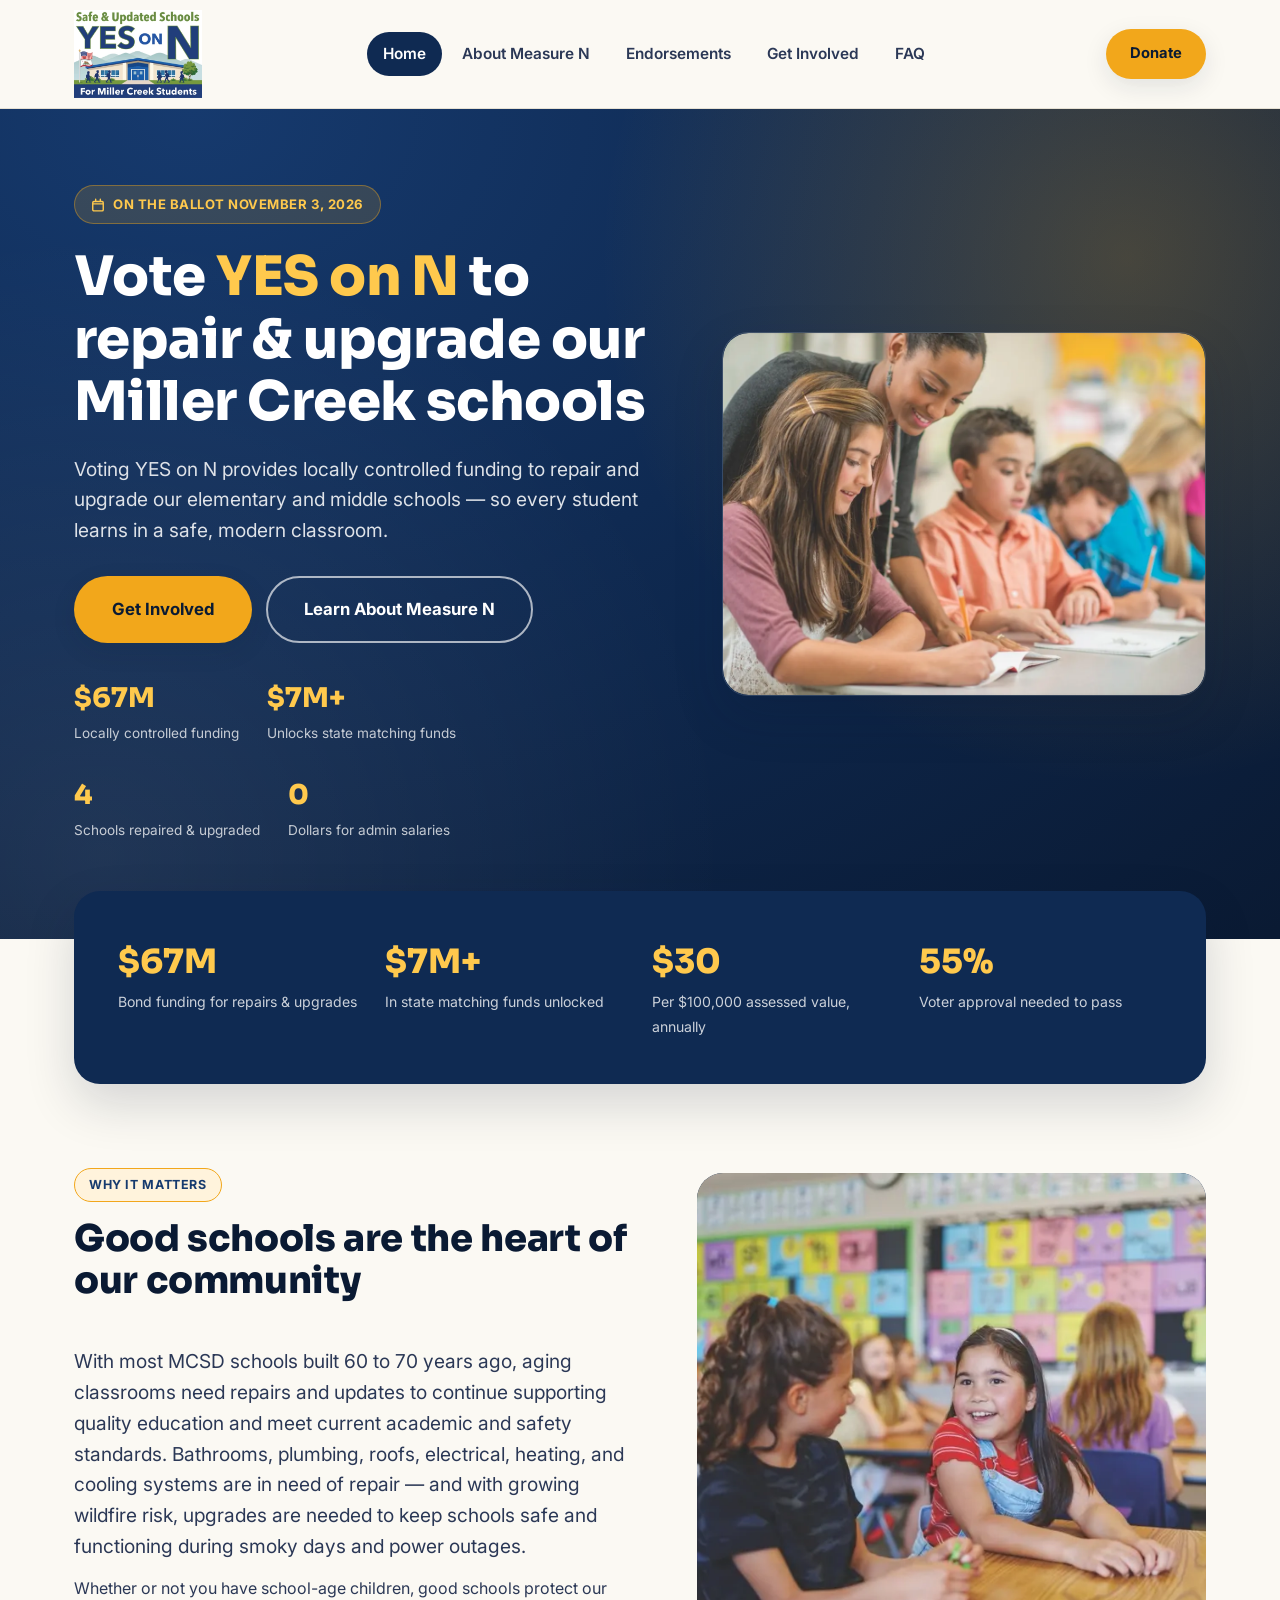
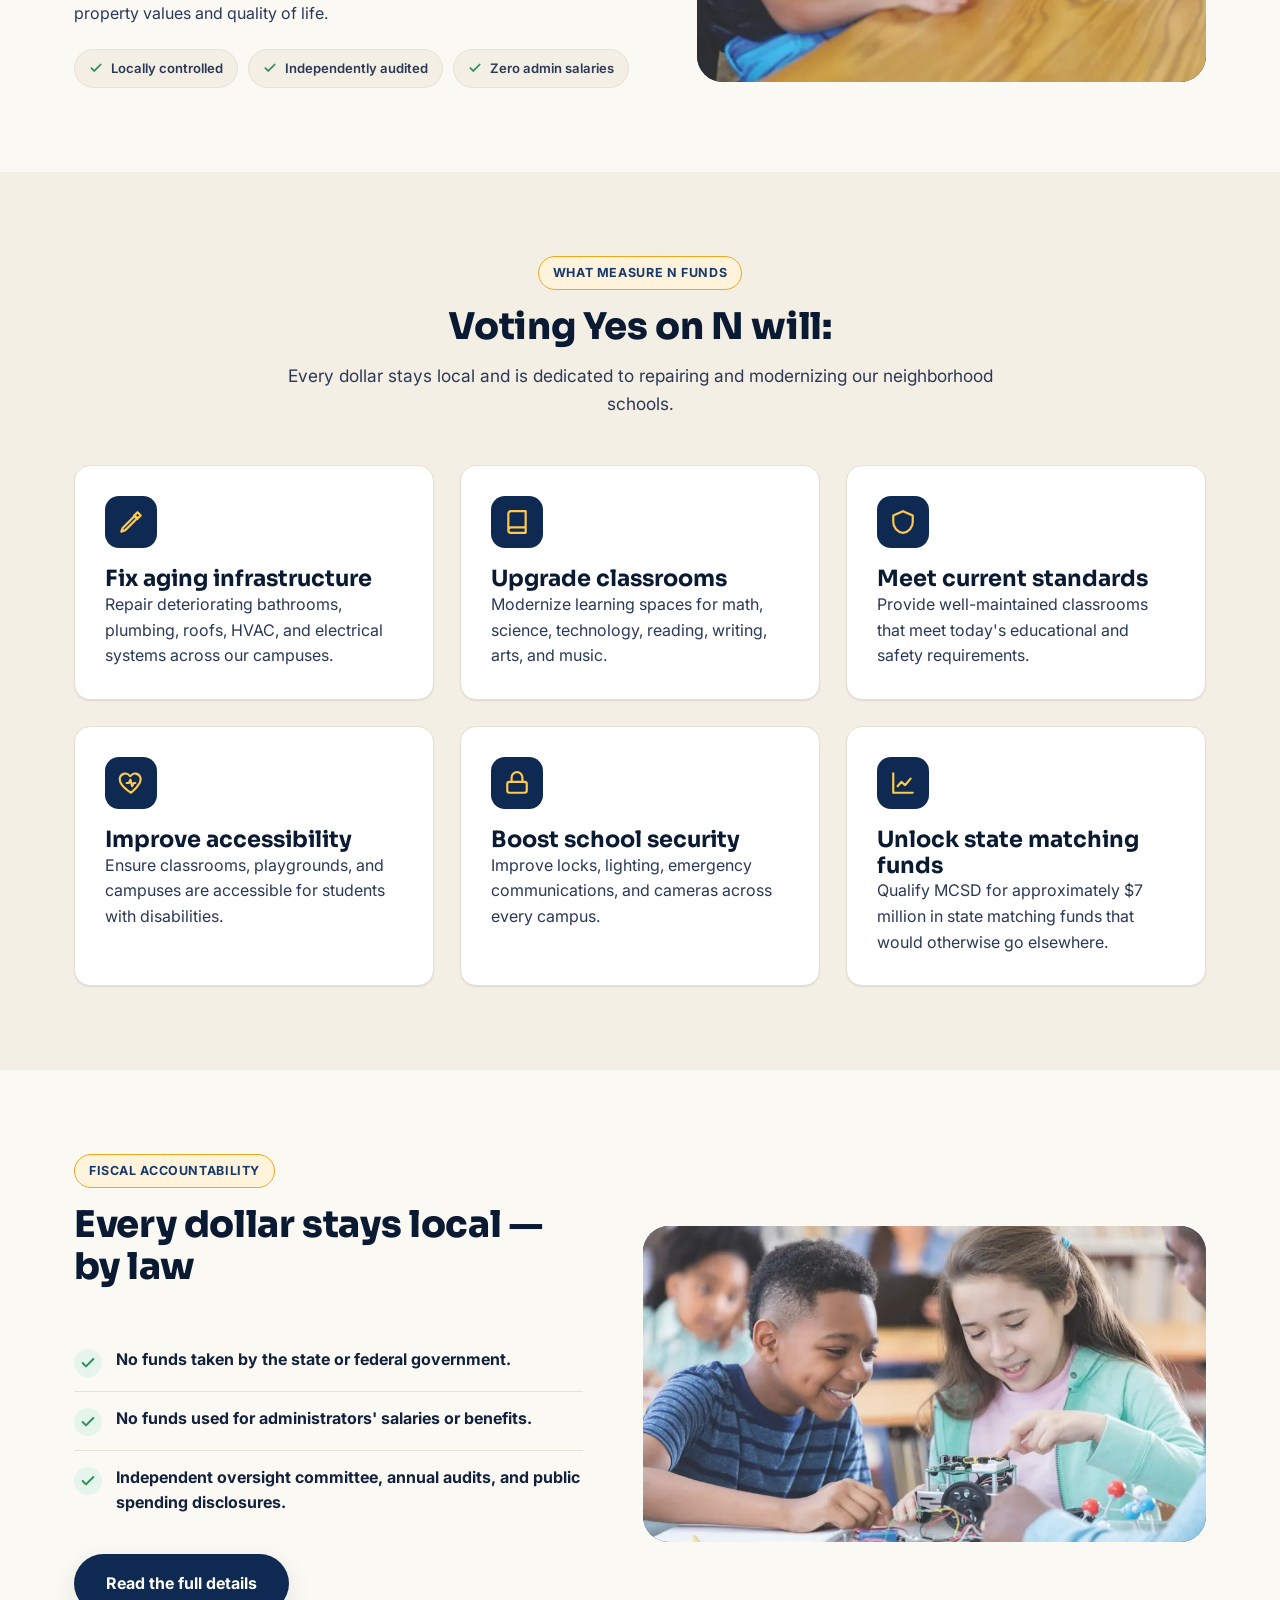
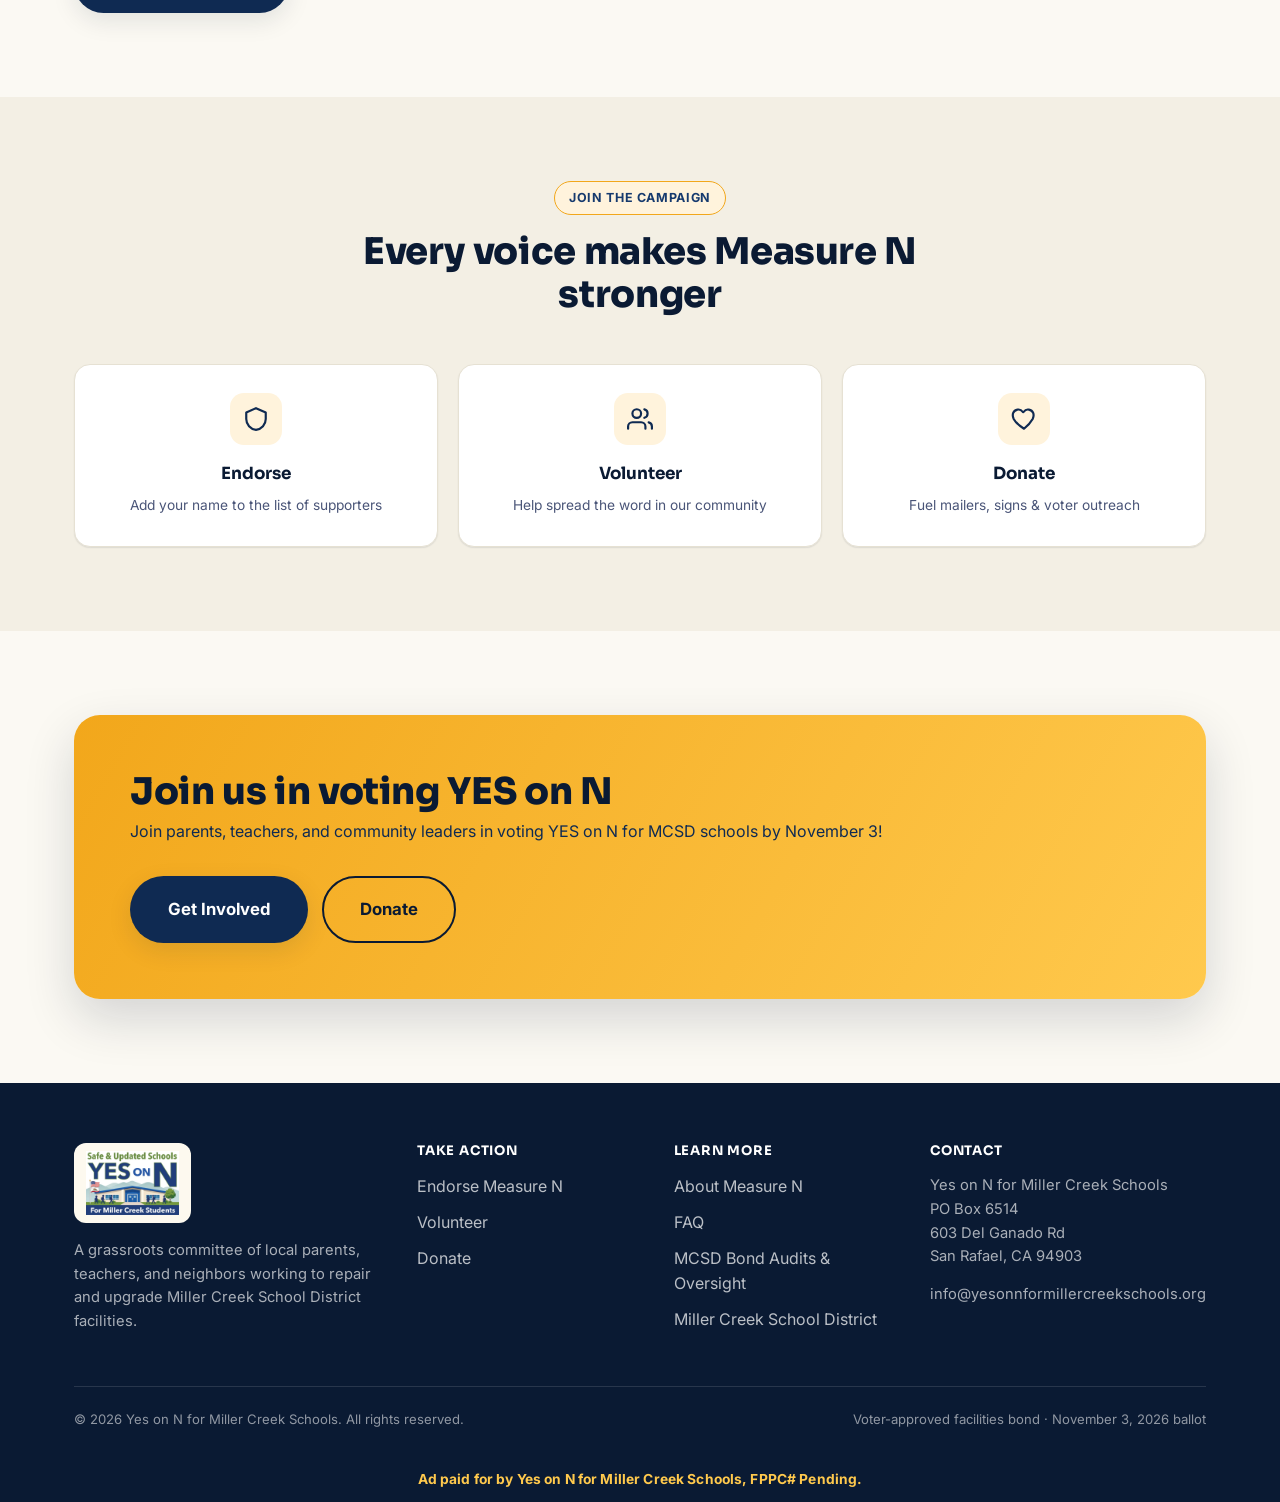
==== commit 9c624e5d: "Add PO Box 6514 to the campaign address Updates the Donate by Check instructions, the site footer on" ====
--- a/index.html
+++ b/index.html
@@ -58,7 +58,7 @@
   "logo": "https://yesonnformillercreekschools.org/assets/img/favicon.svg",
   "address": {
     "@type": "PostalAddress",
-    "streetAddress": "603 Del Ganado Rd",
+    "streetAddress": "PO Box 6514, 603 Del Ganado Rd",
     "addressLocality": "San Rafael",
     "addressRegion": "CA",
     "postalCode": "94903",
@@ -335,7 +335,7 @@
       </div>
       <div class="footer-col">
         <h4>Contact</h4>
-        <p>Yes on N for Miller Creek Schools<br>603 Del Ganado Rd<br>San Rafael, CA 94903</p>
+        <p>Yes on N for Miller Creek Schools<br>PO Box 6514<br>603 Del Ganado Rd<br>San Rafael, CA 94903</p>
         <p><a href="mailto:info@yesonnformillercreekschools.org">info@yesonnformillercreekschools.org</a></p>
       </div>
     </div>
--- a/assets/css/style.css
+++ b/assets/css/style.css
@@ -396,7 +396,12 @@
 }
 .check-list .tick svg { width: 16px; height: 16px; }
 
-.endorser-grid { align-items: start; }
+.endorser-grid { align-items: stretch; }
+.endorser-wide { grid-column: span 2; }
+.endorser-full { grid-column: 1 / -1; }
+.endorser-list.cols-2 { column-count: 2; column-gap: 40px; }
+.endorser-list.cols-3 { column-count: 3; column-gap: 40px; }
+.endorser-list.cols-2 li, .endorser-list.cols-3 li { break-inside: avoid; border-bottom: none; padding: 9px 0; }
 .endorser-list { margin-top: 4px; }
 .endorser-list li {
   padding: 12px 0;
@@ -736,3 +741,12 @@
   .quad-cta { grid-template-columns: 1fr; }
   .stat-band { grid-template-columns: 1fr; }
 }
+
+@media (max-width: 980px) {
+  .endorser-grid { grid-template-columns: 1fr; }
+  .endorser-wide, .endorser-full { grid-column: auto; }
+  .endorser-list.cols-3 { column-count: 2; }
+}
+@media (max-width: 760px) {
+  .endorser-list.cols-2, .endorser-list.cols-3 { column-count: 1; }
+}
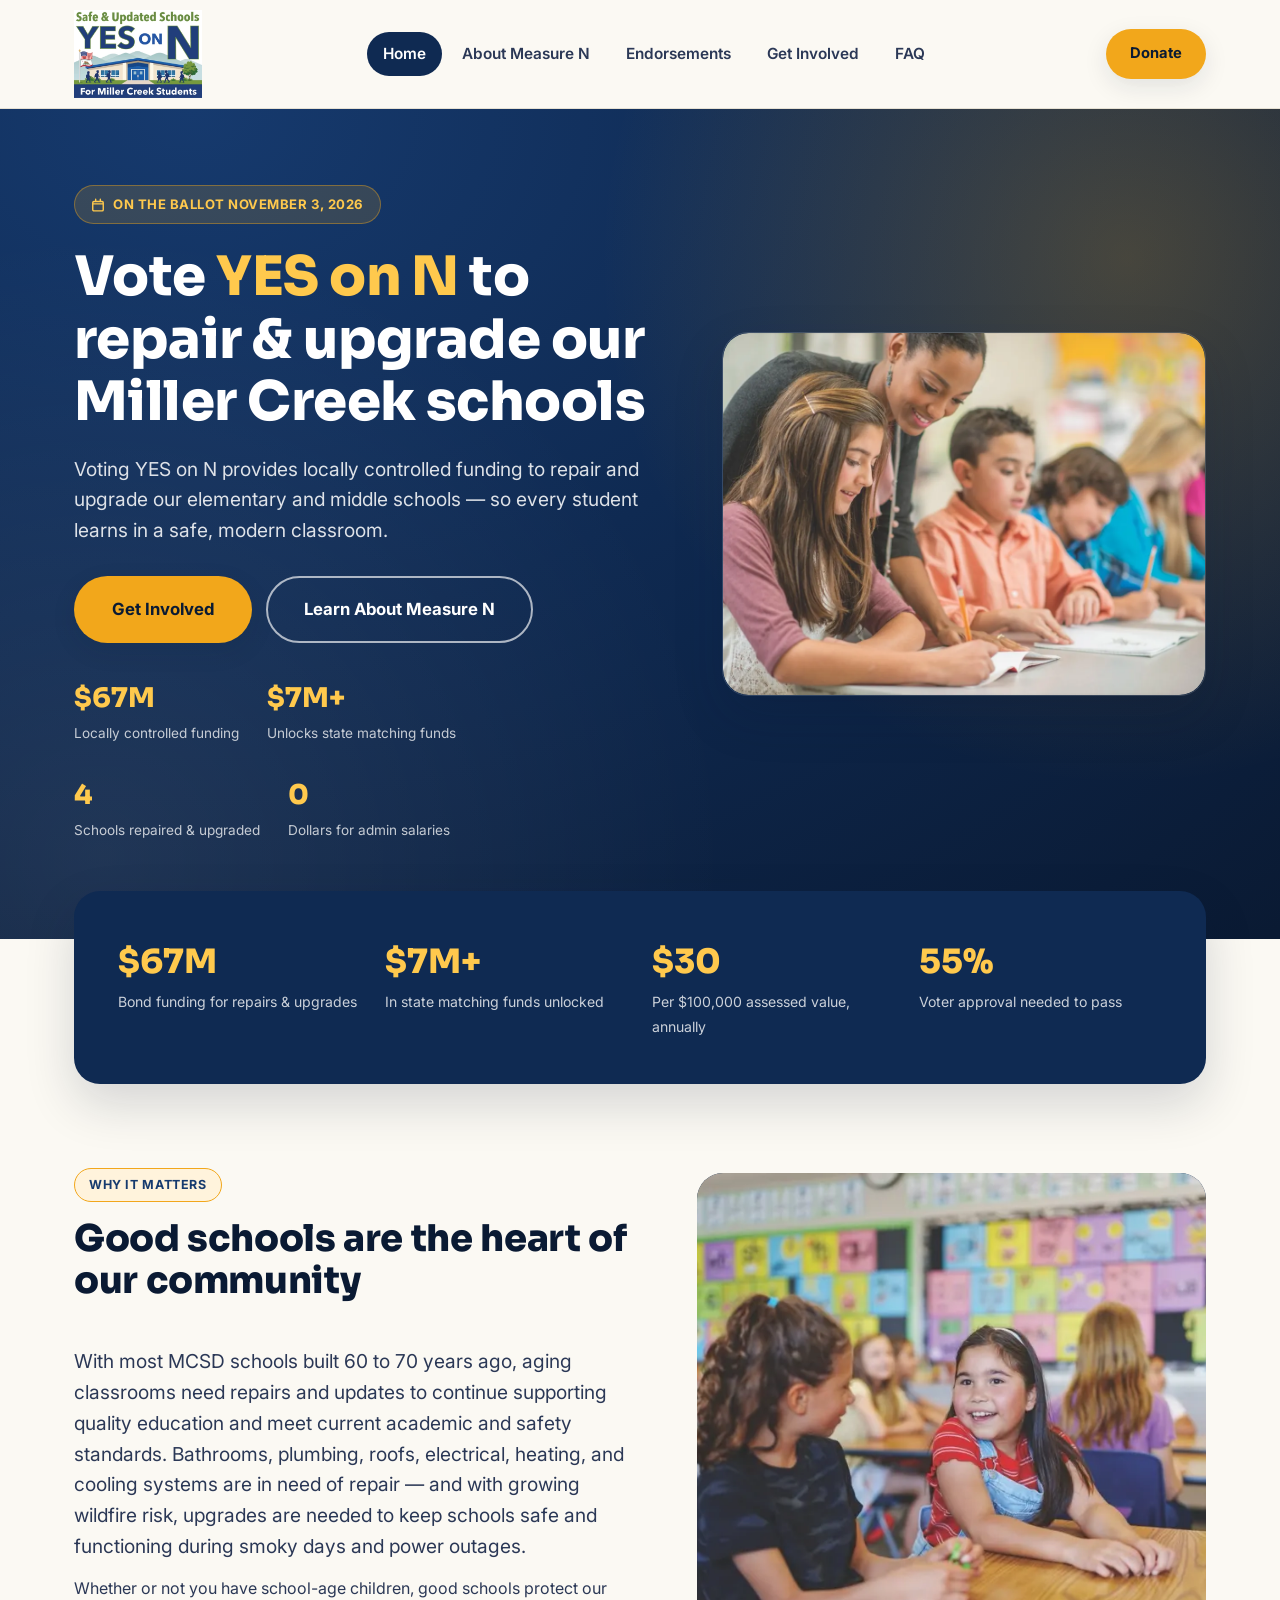
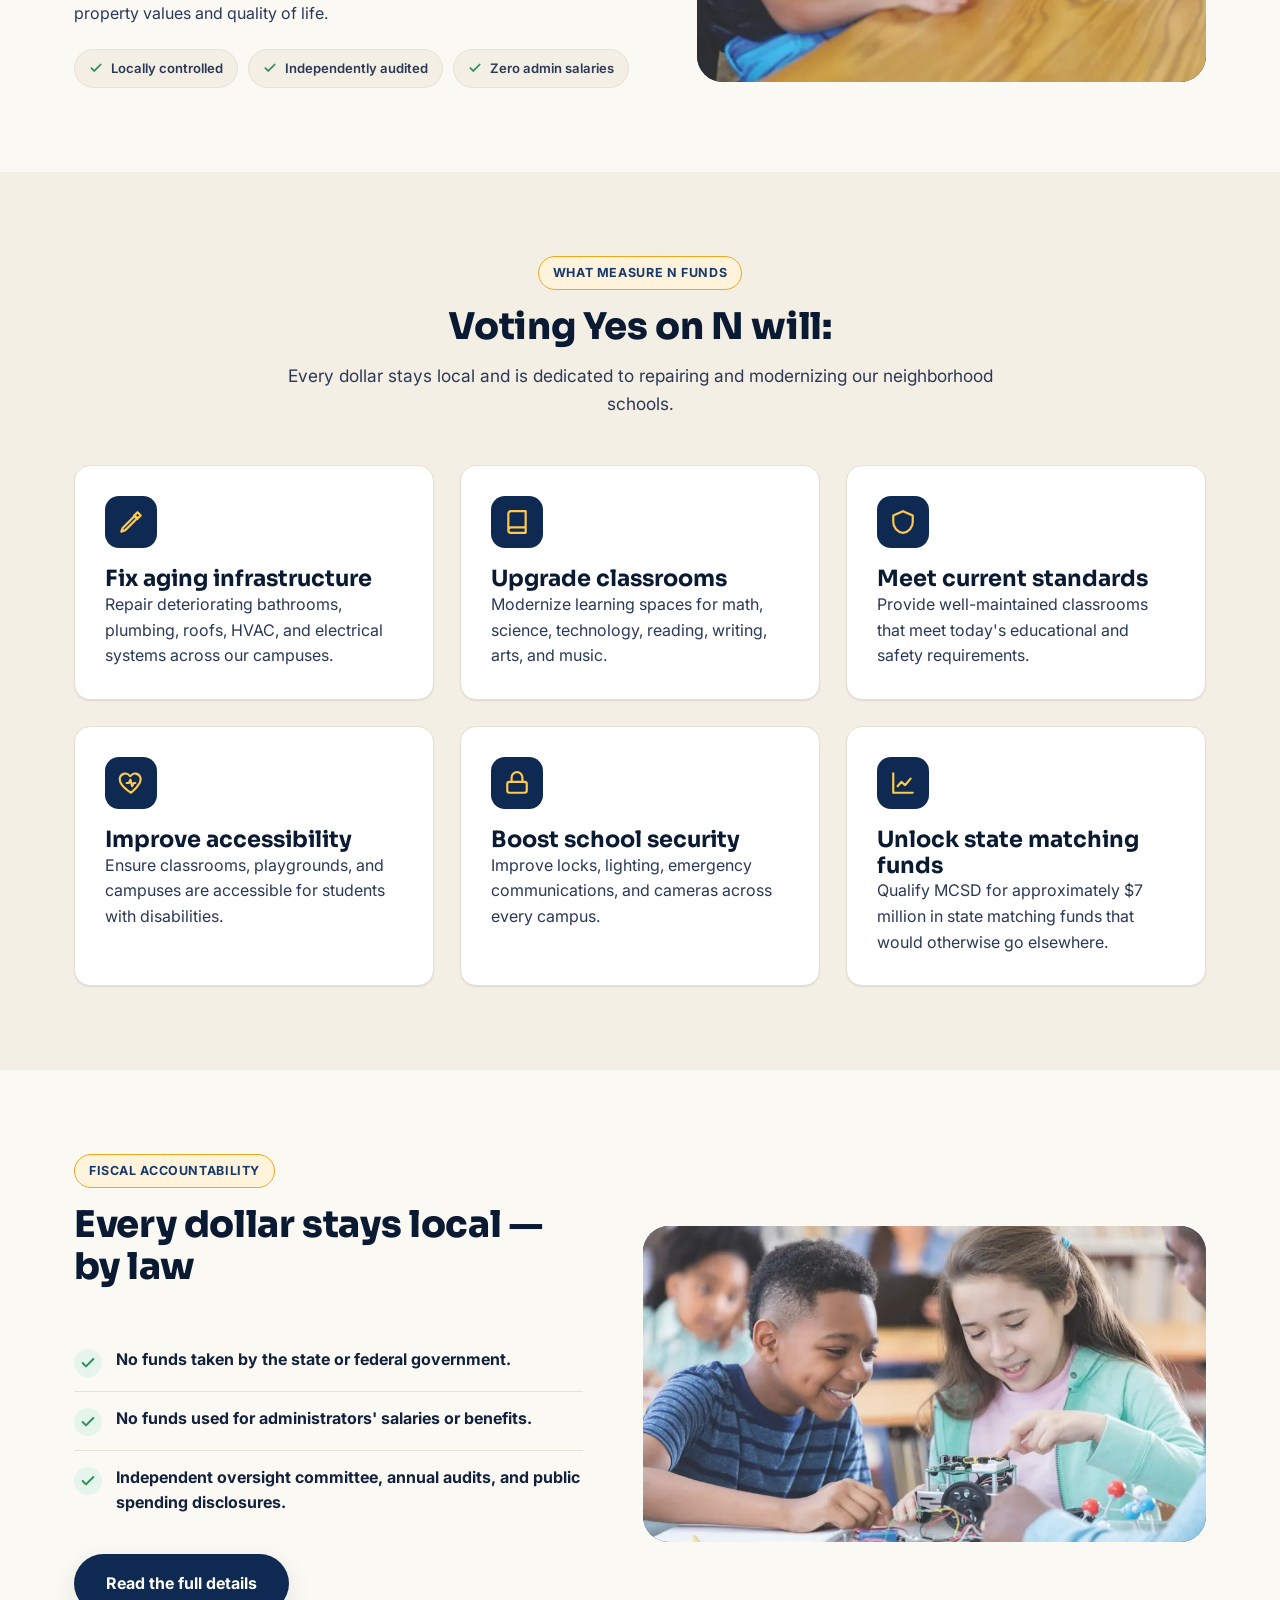
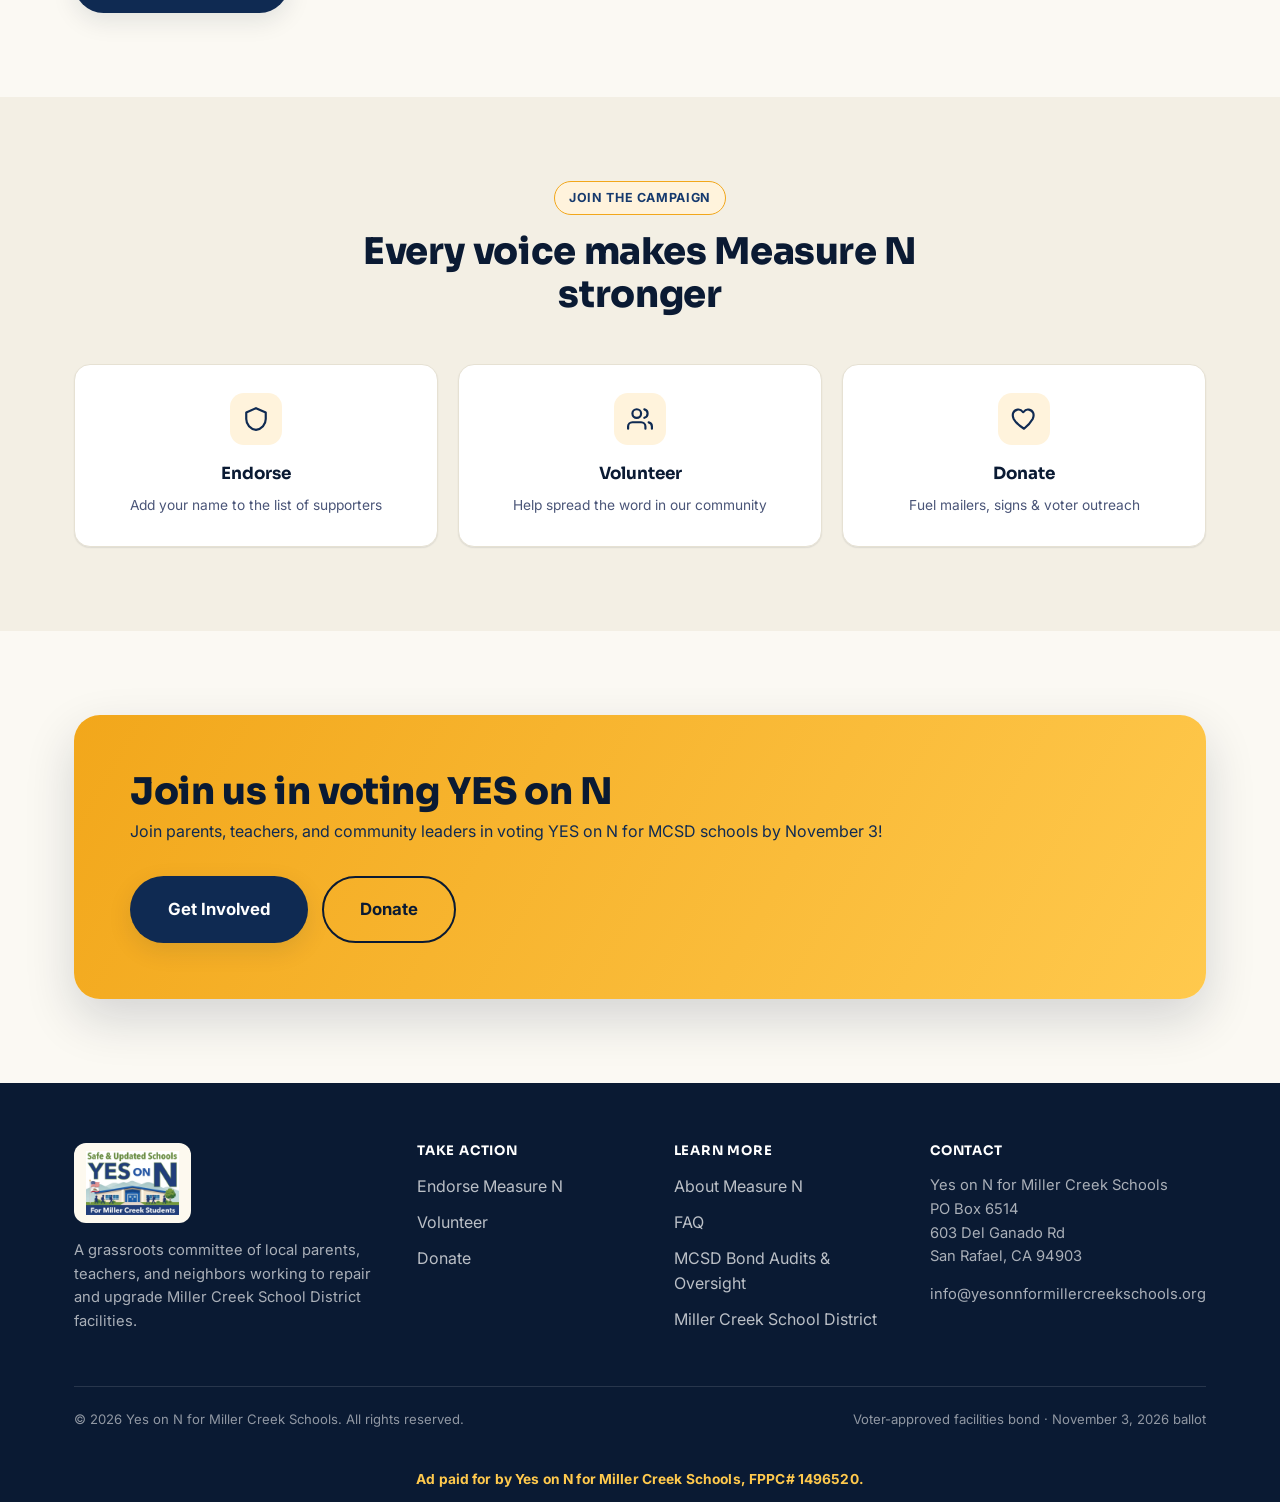
==== commit 8dc424bd: "Replace "FPPC# Pending" with the campaign's FPPC number Updates the required disclaimer on every pag" ====
--- a/index.html
+++ b/index.html
@@ -344,7 +344,7 @@
       <span>Voter-approved facilities bond &middot; November 3, 2026 ballot</span>
     </div>
   </div>
-  <div class="disclaimer-bar">Ad paid for by Yes on N for Miller Creek Schools, FPPC# Pending.</div>
+  <div class="disclaimer-bar">Ad paid for by Yes on N for Miller Creek Schools, FPPC# 1496520.</div>
 </footer>
 
 <script src="assets/js/main.js"></script>
